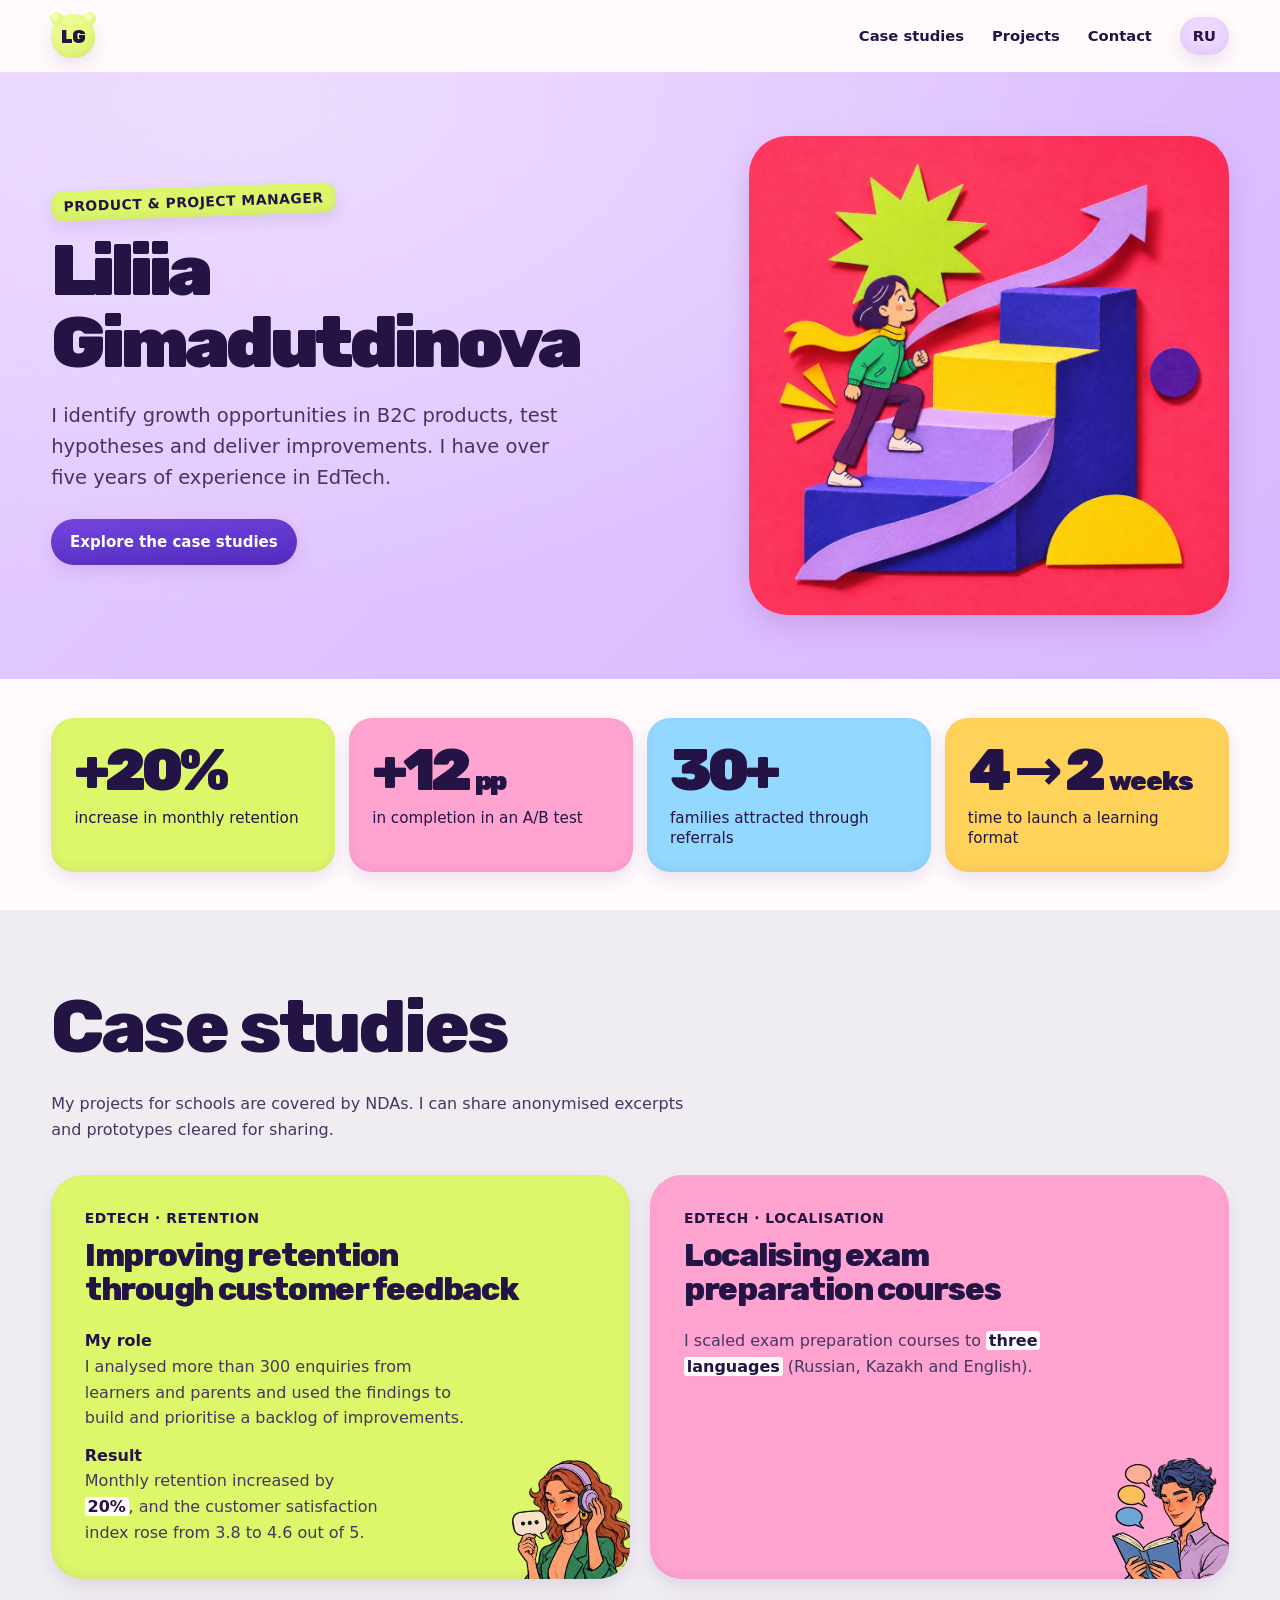
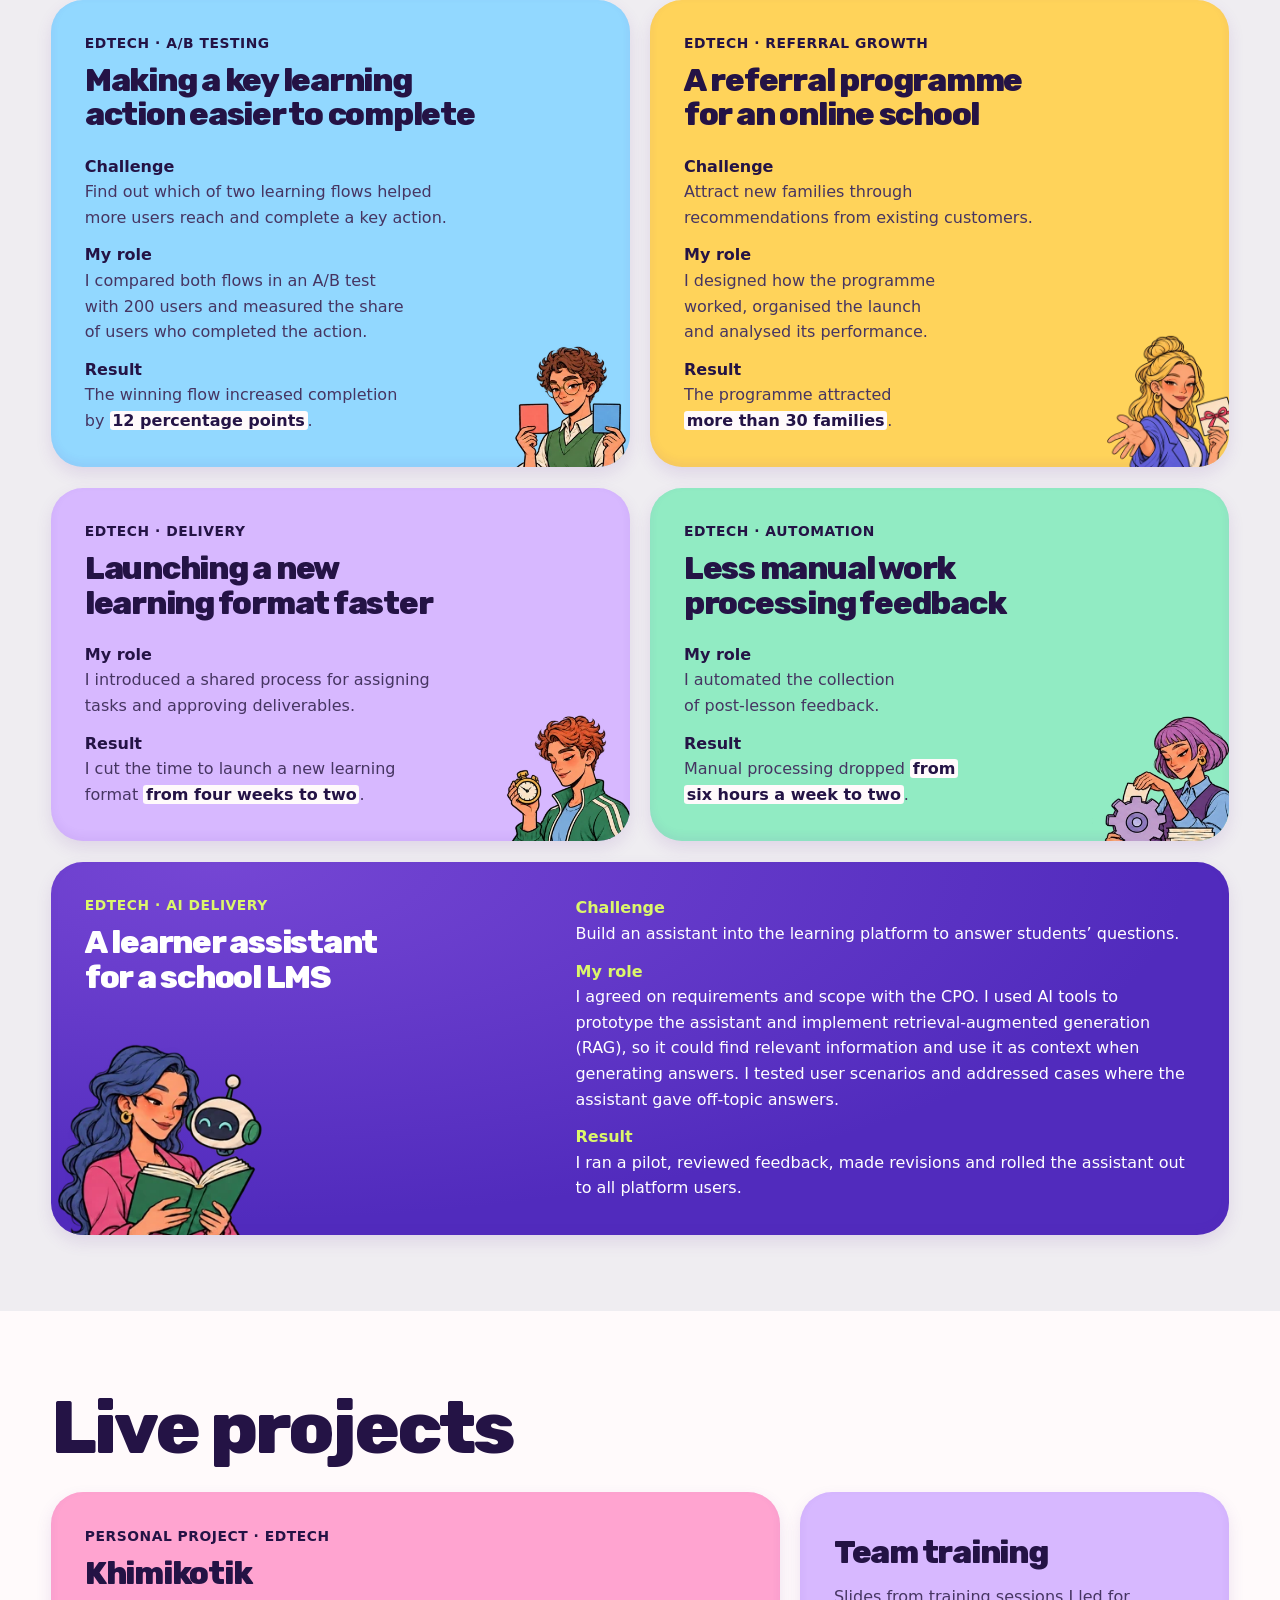
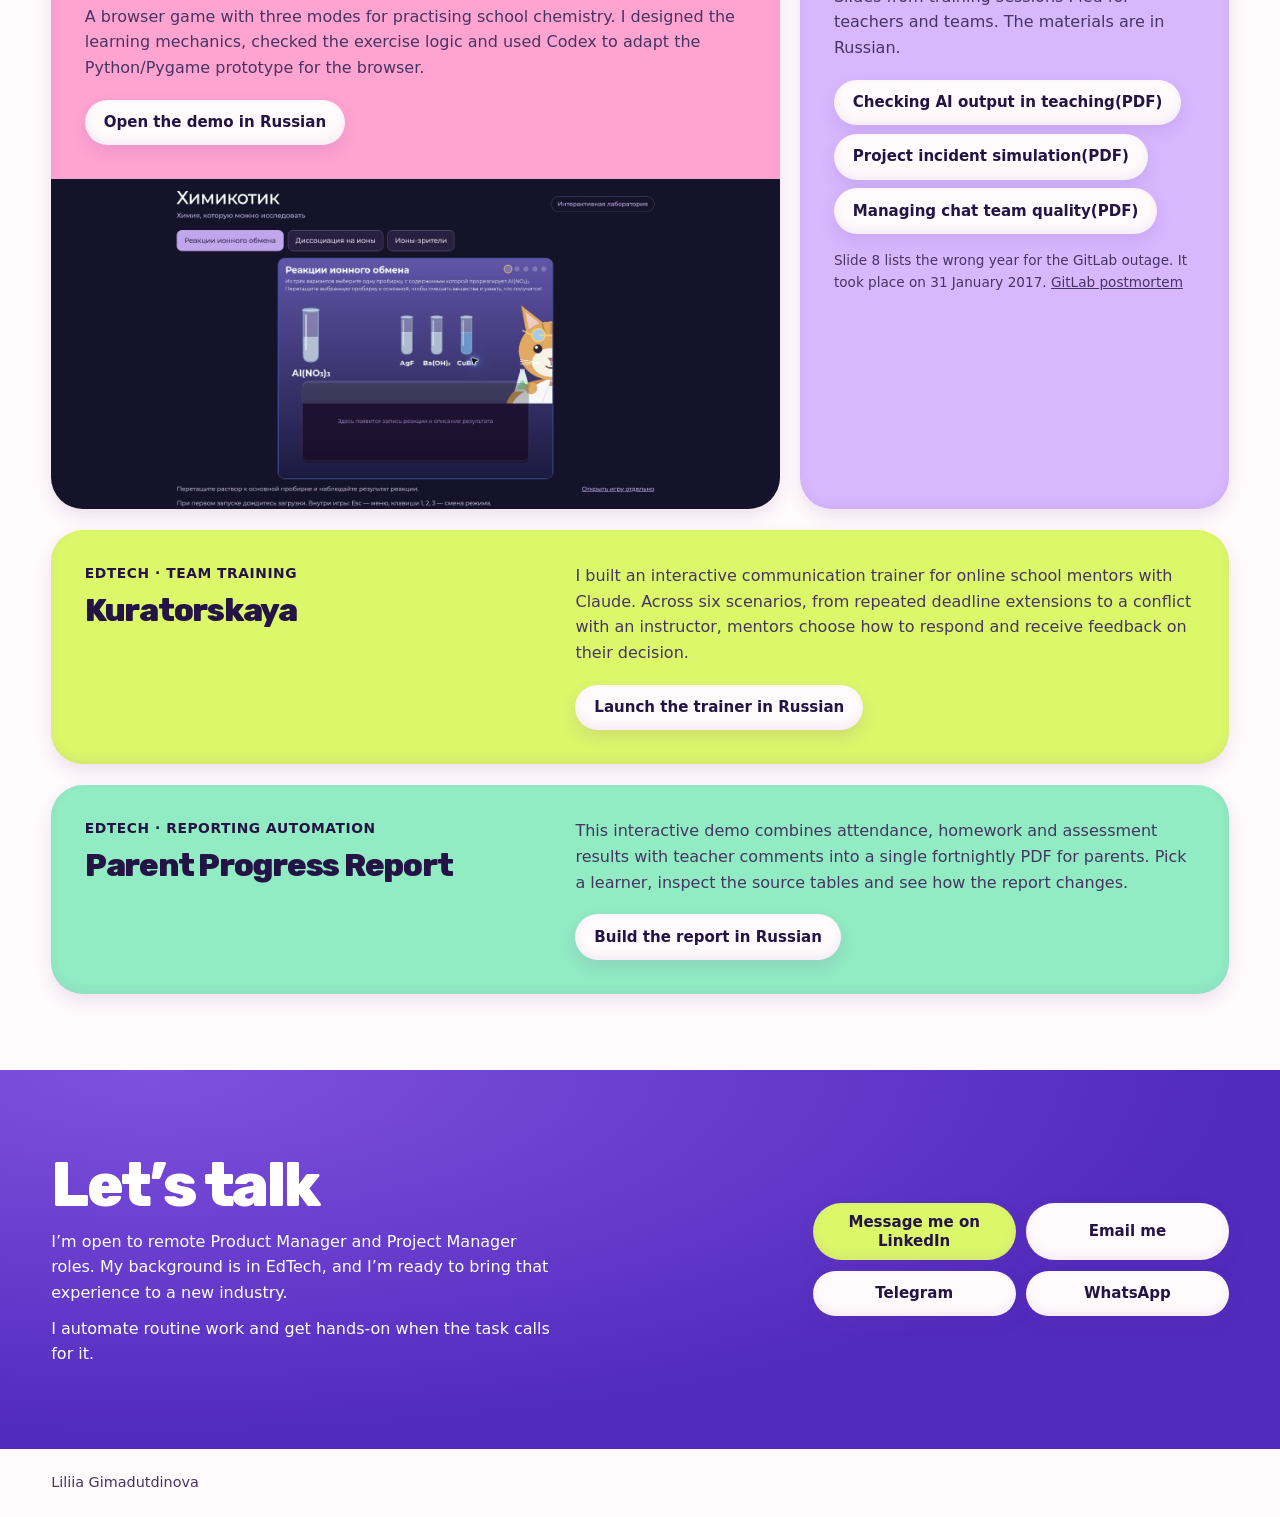
==== en/index.html @ f6200465 "Add team training and update portfolio contacts" ====
<!doctype html>
<html lang="en">
<head>
  <meta charset="utf-8">
  <meta name="viewport" content="width=device-width, initial-scale=1">
  <meta name="description" content="Liliia Gimadutdinova, Product & Project Manager. Case studies in product growth, EdTech and AI automation.">
  <meta property="og:title" content="Liliia Gimadutdinova · Product & Project Manager">
  <meta property="og:description" content="Product experiments, referral growth and live projects.">
  <meta property="og:type" content="website">
  <title>Liliia Gimadutdinova · Portfolio</title>
  <link rel="alternate" hreflang="ru" href="../">
  <link rel="stylesheet" href="../assets/style.css?v=training">
  <script src="../assets/case-art.js?v=even-characters" defer></script>
</head>
<body>
  <a class="skip" href="#main">Skip to content</a>
  <header class="shell topbar">
    <a class="monogram" href="./" aria-label="Liliia Gimadutdinova, home">LG</a>
    <nav aria-label="Navigation">
      <a href="#cases">Case studies</a>
      <a href="#demos">Projects</a>
      <a href="#contact">Contact</a>
      <a class="language" href="../" lang="ru" hreflang="ru" aria-label="Русская версия">RU</a>
    </nav>
  </header>
  <main id="main">
    <section class="hero" aria-labelledby="intro">
      <div class="shell hero-layout">
        <div class="intro">
          <p class="eyebrow">Product &amp; Project Manager</p>
          <h1 id="intro">Liliia<br>Gimadutdinova</h1>
          <p class="lead">I identify growth opportunities in B2C products, test hypotheses and deliver improvements. I have over five years of experience in EdTech.</p>
          <a class="button primary" href="#cases">Explore the case studies</a>
        </div>
        <img class="hero-art" src="../assets/paper-growth-with-scarf.jpg" width="1080" height="1080" fetchpriority="high" alt="A woman in a fluttering yellow scarf climbs paper steps, smiling as she looks up.">
      </div>
    </section>

    <section class="metrics-band" aria-label="Selected results">
      <div class="shell metrics">
        <a href="#retention"><strong>+20%</strong><span>increase in monthly retention</span></a>
        <a href="#experiment"><strong>+12 <small>pp</small></strong><span>in completion in an A/B test</span></a>
        <a href="#referrals"><strong>30+</strong><span>families attracted through referrals</span></a>
        <a href="#time-to-market"><strong>4 → 2 <small>weeks</small></strong><span>time to launch a learning format</span></a>
      </div>
    </section>

    <section id="cases" class="section" aria-labelledby="results">
      <div class="shell">
        <h2 id="results">Case studies</h2>
        <p class="case-note">My projects for schools are covered by NDAs. I can share anonymised excerpts and prototypes cleared for sharing.</p>
        <div class="case-grid">
          <article class="case" id="retention">
            <p class="eyebrow">EdTech · Retention</p>
            <h3>Improving retention through customer feedback</h3>
            <dl>
              <dt>My role</dt><dd>I analysed more than 300 enquiries from learners and parents and used the findings to build and prioritise a backlog of improvements.</dd>
              <dt>Result</dt><dd>Monthly retention increased by <strong>20%</strong>, and the customer satisfaction index rose from 3.8 to 4.6 out of 5.</dd>
            </dl>
          </article>
          <article class="case" id="localization">
            <p class="eyebrow">EdTech · Localisation</p>
            <h3>Localising exam preparation courses</h3>
            <p class="case-summary">I scaled exam preparation courses to <strong>three languages</strong> (Russian, Kazakh and English).</p>
          </article>
          <article class="case" id="experiment">
            <p class="eyebrow">EdTech · A/B testing</p>
            <h3>Making a key learning action easier to complete</h3>
            <dl>
              <dt>Challenge</dt><dd>Find out which of two learning flows helped more users reach and complete a key action.</dd>
              <dt>My role</dt><dd>I compared both flows in an A/B test with 200 users and measured the share of users who completed the action.</dd>
              <dt>Result</dt><dd>The winning flow increased completion by <strong>12 percentage points</strong>.</dd>
            </dl>
          </article>
          <article class="case" id="referrals">
            <p class="eyebrow">EdTech · Referral growth</p>
            <h3>A referral programme for an online school</h3>
            <dl>
              <dt>Challenge</dt><dd>Attract new families through recommendations from existing customers.</dd>
              <dt>My role</dt><dd>I designed how the programme worked, organised the launch and analysed its performance.</dd>
              <dt>Result</dt><dd>The programme attracted <strong>more than 30 families</strong>.</dd>
            </dl>
          </article>
          <article class="case" id="time-to-market">
            <p class="eyebrow">EdTech · Delivery</p>
            <h3>Launching a new learning format faster</h3>
            <dl>
              <dt>My role</dt><dd>I introduced a shared process for assigning tasks and approving deliverables.</dd>
              <dt>Result</dt><dd>I cut the time to launch a new learning format <strong>from four weeks to two</strong>.</dd>
            </dl>
          </article>
          <article class="case" id="feedback-automation">
            <p class="eyebrow">EdTech · Automation</p>
            <h3>Less manual work processing feedback</h3>
            <dl>
              <dt>My role</dt><dd>I automated the collection of post-lesson feedback.</dd>
              <dt>Result</dt><dd>Manual processing dropped <strong>from six hours a week to two</strong>.</dd>
            </dl>
          </article>
          <article class="case horizontal character-left" id="ai-assistant">
            <div>
              <p class="eyebrow">EdTech · AI delivery</p>
              <h3>A learner assistant for a school LMS</h3>
            </div>
            <dl>
              <dt>Challenge</dt><dd>Build an assistant into the learning platform to answer students’ questions.</dd>
              <dt>My role</dt><dd>I agreed on requirements and scope with the CPO. I used AI tools to prototype the assistant and implement retrieval-augmented generation (RAG), so it could find relevant information and use it as context when generating answers. I tested user scenarios and addressed cases where the assistant gave off-topic answers.</dd>
              <dt>Result</dt><dd>I ran a pilot, reviewed feedback, made revisions and rolled the assistant out to all platform users.</dd>
            </dl>
          </article>
        </div>
      </div>
    </section>

    <section id="demos" class="section" aria-labelledby="projects">
      <div class="shell">
        <h2 id="projects">Live projects</h2>
        <div class="demo-grid">
          <article class="demo" id="khimikotik">
            <div class="demo-copy">
              <p class="eyebrow">Personal project · EdTech</p>
              <h3>Khimikotik</h3>
              <p>A browser game with three modes for practising school chemistry. I designed the learning mechanics, checked the exercise logic and used Codex to adapt the Python/Pygame prototype for the browser.</p>
              <a class="button" href="https://khimikotik.liliya-gimadutdinova.chatgpt.site/" hreflang="ru">Open the demo in Russian</a>
            </div>
            <img src="../assets/khimikotik.jpg" width="1710" height="775" loading="lazy" alt="Khimikotik screen showing test tubes and an ion exchange exercise">
          </article>
          <article class="case demo-copy" id="team-training">
            <h3>Team training</h3>
            <p>Slides from training sessions I led for teachers and teams. The materials are in Russian.</p>
            <ul class="training-links">
              <li><a class="button" href="../assets/training/ai-for-teachers.pdf" hreflang="ru">Checking AI output in teaching <span>(PDF)</span></a></li>
              <li><a class="button" href="../assets/training/project-incident.pdf" hreflang="ru">Project incident simulation <span>(PDF)</span></a></li>
              <li><a class="button" href="../assets/training/chat-team-quality.pdf" hreflang="ru">Managing chat team quality <span>(PDF)</span></a></li>
            </ul>
            <p class="training-note">Slide 8 lists the wrong year for the GitLab outage. It took place on 31 January 2017. <a href="https://about.gitlab.com/blog/postmortem-of-database-outage-of-january-31/">GitLab postmortem</a></p>
          </article>
          <article class="case horizontal demo-copy" id="kuratorskaya">
            <div>
              <p class="eyebrow">EdTech · Team training</p>
              <h3>Kuratorskaya</h3>
            </div>
            <div>
              <p>I built an interactive communication trainer for online school mentors with Claude. Across six scenarios, from repeated deadline extensions to a conflict with an instructor, mentors choose how to respond and receive feedback on their decision.</p>
              <a class="button" href="https://lili-gimadut.github.io/kuratorskaya/" hreflang="ru">Launch the trainer in Russian</a>
            </div>
          </article>
          <article class="case horizontal demo-copy" id="parent-report">
            <div>
              <p class="eyebrow">EdTech · Reporting Automation</p>
              <h3>Parent Progress Report</h3>
            </div>
            <div>
              <p>This interactive demo combines attendance, homework and assessment results with teacher comments into a single fortnightly PDF for parents. Pick a learner, inspect the source tables and see how the report changes.</p>
              <a class="button" href="../parent-report/" hreflang="ru">Build the report in Russian</a>
            </div>
          </article>
        </div>
      </div>
    </section>

    <section id="contact" class="contact" aria-labelledby="talk">
      <div class="shell contact-layout">
        <div>
          <h2 id="talk">Let’s talk</h2>
          <p>I’m open to remote Product Manager and Project Manager roles. My background is in EdTech, and I’m ready to bring that experience to a new industry.</p>
          <p>I automate routine work and get hands-on when the task calls for it.</p>
        </div>
        <div class="contact-links">
          <a class="button primary" href="https://www.linkedin.com/in/liliia-gimadutdinova/">Message me on LinkedIn</a>
          <a class="button" href="mailto:liliya.gimadutdinova@gmail.com">Email me</a>
          <a class="button" href="https://t.me/Liliya_Gimadut">Telegram</a>
          <a class="button" href="https://wa.me/59897556343">WhatsApp</a>
        </div>
      </div>
    </section>
  </main>
  <footer class="shell footer">Liliia Gimadutdinova</footer>
</body>
</html>
---- assets/style.css ----
@font-face {
  font-family: Rubik;
  font-style: normal;
  font-weight: 600 900;
  font-display: swap;
  src: url("fonts/rubik-cyrillic.woff2") format("woff2");
  unicode-range: U+0301, U+0400-045F, U+0490-0491, U+04B0-04B1, U+2116;
}

@font-face {
  font-family: Rubik;
  font-style: normal;
  font-weight: 600 900;
  font-display: swap;
  src: url("fonts/rubik-latin.woff2") format("woff2");
  unicode-range: U+0000-00FF, U+0131, U+0152-0153, U+02BB-02BC, U+02C6, U+02DA, U+02DC, U+0304, U+0308, U+0329, U+2000-206F, U+20AC, U+2122, U+2191, U+2193, U+2212, U+2215, U+FEFF, U+FFFD;
}

:root {
  color-scheme: light;
  --ink: #241345;
  --soft-ink: #463562;
  --paper: #fffafb;
  --cases-background: #efedf1;
  --violet: #d7b8ff;
  --cobalt: #512bbd;
  --lime: #dcf76a;
  --pink: #ffa4d0;
  --yellow: #ffd35a;
  --sky: #92d8ff;
  --mint: #91ebc3;
  --soft-depth: inset 0 -4px 10px #6525a812, 0 .45rem 1rem #6e379c20;
  --display: Rubik, system-ui, -apple-system, "Segoe UI", sans-serif;
  font: 100%/1.6 system-ui, -apple-system, "Segoe UI", sans-serif;
}

* { box-sizing: border-box; }
body { margin: 0; background: var(--paper); color: var(--ink); }
a { color: inherit; }
a:focus-visible { outline: 3px solid var(--cobalt); outline-offset: 5px; }
p, dd { color: var(--soft-ink); }
h1, h2, h3, p, dl, dd { margin: 0; }
h1, h2, h3 {
  font-family: var(--display);
  font-weight: 800;
  line-height: 1.08;
  letter-spacing: -.039em;
  text-wrap: balance;
}
h1 {
  font-size: clamp(2.55rem, 5.65vw, 5.05rem);
  font-weight: 900;
  line-height: .99;
  letter-spacing: -.055em;
  overflow-wrap: anywhere;
}
h2 { font-size: clamp(2.45rem, 5.8vw, 4.65rem); }
h3 { font-size: clamp(1.4rem, 2.6vw, 2rem); }
section, article { scroll-margin-top: 1rem; }

.shell { width: min(100% - clamp(2rem, 8vw, 7rem), 74rem); margin-inline: auto; }
.skip {
  position: fixed;
  inset: .75rem auto auto .75rem;
  z-index: 2;
  padding: .65rem 1rem;
  background: var(--paper);
  transform: translateY(-170%);
}
.skip:focus { transform: none; }
.topbar {
  min-height: 4.5rem;
  display: flex;
  align-items: center;
  justify-content: space-between;
  gap: .75rem;
}
.topbar a { text-decoration: none; }
.monogram {
  position: relative;
  isolation: isolate;
  display: grid;
  place-items: center;
  width: 2.75rem;
  aspect-ratio: 1;
  flex: none;
  background: linear-gradient(145deg, #f2ff9e, var(--lime));
  border-radius: 48% 48% 46% 46%;
  box-shadow: var(--soft-depth);
  font: 900 1.12rem var(--display);
  letter-spacing: -.065em;
}
.monogram::before, .monogram::after {
  content: "";
  position: absolute;
  z-index: -1;
  top: -.13rem;
  width: .83rem;
  aspect-ratio: 1;
  border-radius: 50%;
  background: radial-gradient(circle at 38% 35%, #faffbe 10%, #e5f887 49%, #d1ee64);
}
.monogram::before { left: -.08rem; }
.monogram::after { right: -.08rem; }
nav {
  display: flex;
  flex-wrap: wrap;
  align-items: center;
  justify-content: flex-end;
  gap: .15rem clamp(.55rem, 2.6vw, 1.75rem);
  font-size: .92rem;
  font-weight: 700;
}
nav a { padding-block: .45rem; }
nav a:hover { text-decoration: underline; text-underline-offset: .28em; }
nav .language {
  padding-inline: .8rem;
  border-radius: 2rem;
  background: #ebd7ff;
  box-shadow: var(--soft-depth);
}
nav .language:hover { background: var(--lime); text-decoration: none; }

.hero {
  background: radial-gradient(ellipse at 18% 5%, #edddff, transparent 62%),
    linear-gradient(135deg, #e5cdff, var(--violet));
}
.hero-layout {
  display: grid;
  grid-template-columns: minmax(0, 1.35fr) minmax(0, 1fr);
  align-items: center;
  gap: clamp(1.5rem, 4vw, 4.25rem);
  padding-block: clamp(2.5rem, 5vw, 4.6rem);
}
.intro .eyebrow {
  display: inline-block;
  padding: .32rem .78rem;
  margin-bottom: 1.15rem;
  border-radius: .75rem;
  background: var(--lime);
  box-shadow: var(--soft-depth);
  color: var(--ink);
  transform: rotate(-2deg);
}
.lead {
  max-width: 41ch;
  margin-block: 1.35rem 1.6rem;
  font-size: clamp(1.05rem, 1.75vw, 1.22rem);
}
.hero-art {
  display: block;
  width: 100%;
  height: auto;
  aspect-ratio: 1;
  border-radius: clamp(1.65rem, 3vw, 2.55rem);
  box-shadow: 0 .7rem 1.65rem #90459038;
  background: var(--pink);
}

.button {
  display: inline-flex;
  width: fit-content;
  min-height: 2.85rem;
  align-items: center;
  justify-content: center;
  padding: .62rem 1.18rem;
  border-radius: 2rem;
  background: var(--paper);
  box-shadow: var(--soft-depth);
  color: var(--ink);
  font-size: .94rem;
  font-weight: 800;
  line-height: 1.25;
  text-align: center;
  text-decoration: none;
}
.button:hover { background: var(--lime); }
.primary {
  background: linear-gradient(175deg, #7445df, var(--cobalt));
  color: #fff;
}
.primary:hover { background: linear-gradient(175deg, #693ad4, #4820ab); }

.metrics-band { padding-block: clamp(1.6rem, 3vw, 2.55rem); }
.metrics { display: grid; grid-template-columns: repeat(4, minmax(0, 1fr)); gap: .85rem; }
.metrics a {
  display: block;
  padding: clamp(.9rem, 2vw, 1.45rem);
  border-radius: 1.45rem;
  text-decoration: none;
  transition: transform 160ms ease, box-shadow 160ms ease;
}
.metrics a:nth-child(1) { --card: var(--lime); }
.metrics a:nth-child(2) { --card: var(--pink); }
.metrics a:nth-child(3) { --card: var(--sky); }
.metrics a:nth-child(4) { --card: var(--yellow); }
.metrics a:hover { transform: translateY(-.22rem); box-shadow: var(--soft-depth), 0 .45rem 1.35rem #6e379c26; }
.metrics strong {
  display: block;
  font: 900 clamp(2.1rem, 4.6vw, 4.1rem)/1 var(--display);
  letter-spacing: -.075em;
}
.metrics small { font-size: .45em; letter-spacing: -.045em; }
.metrics span { display: block; margin-top: .5rem; font-size: .95rem; line-height: 1.35; }

.section { padding-block: clamp(2.7rem, 6vw, 5.2rem); }
.section h2 { margin-bottom: 1.5rem; }
#cases { background: var(--cases-background); }
.case-note { max-width: 65ch; margin-bottom: 2rem; }
.eyebrow {
  color: var(--ink);
  font-size: .865rem;
  font-weight: 800;
  line-height: 1.45;
  letter-spacing: .04em;
  text-transform: uppercase;
}

.case-grid, .demo-grid { display: grid; gap: clamp(.9rem, 2vw, 1.3rem); }
.case-grid { grid-template-columns: repeat(2, minmax(0, 1fr)); }
.case-grid .case { position: relative; overflow: hidden; }
.case-grid .case:not(.character-left) { --character-size: clamp(5.75rem, 12vw, 9.375rem); }
.case-grid .case:not(.character-left) > :is(dl, .case-summary) {
  min-block-size: calc(var(--character-size) - var(--card-padding) - 1rem);
}
.case-grid .case:not(.character-left) :is(.case-summary, dd:nth-last-child(-n + 3)) {
  padding-inline-end: calc(var(--character-size) - var(--card-padding) - .45rem);
}
.case-grid .case:not(.character-left) :is(dd, .case-summary) { text-wrap: balance; }
.case-grid .case::after {
  content: "";
  position: absolute;
  z-index: 1;
  right: -.85rem;
  bottom: -1rem;
  width: var(--character-size, 0px);
  aspect-ratio: 1;
  pointer-events: none;
  background-image: url("case-characters-friendly.webp");
  background-position: var(--character-x, 0%) var(--character-y, 0%);
  background-repeat: no-repeat;
  background-size: 400% 200%;
}
.case-grid .case:not(.character-left, #referrals)::after { transform: scaleX(-1); }
.case-grid .character-left::after { left: .4rem; right: auto; }
#localization, #feedback-automation { --character-x: 33.333333%; }
#experiment, #ai-assistant { --character-x: 66.666667%; }
#referrals::after { background: url("case-referral-character.webp") center / contain no-repeat; }
#time-to-market, #feedback-automation, #ai-assistant { --character-y: 100%; }
.metrics a, .case, .demo {
  background-color: var(--card, var(--paper));
  box-shadow: var(--soft-depth);
}
.case, .demo { border-radius: clamp(1.45rem, 2.8vw, 2rem); }
.case, .demo-copy {
  --card-padding: clamp(1.2rem, 3vw, 2.1rem);
  padding: var(--card-padding);
}
.case:target, .demo:target { box-shadow: var(--soft-depth), 0 0 1rem .2rem #7445df50; }
.case h3, .demo h3 { margin-top: .6rem; }
.case dl, .case-summary { margin-top: 1.35rem; }
.case dd + dt { margin-top: .75rem; }
.case dt, .case strong { color: var(--ink); font-weight: 800; }
.case dd strong, .case-summary strong {
  background: var(--paper);
  border-radius: .2em;
  padding-inline: .17em;
  box-decoration-break: clone;
  -webkit-box-decoration-break: clone;
}
#retention, #kuratorskaya { --card: var(--lime); }
#localization, #khimikotik { --card: var(--pink); }
#experiment { --card: var(--sky); }
#referrals { --card: var(--yellow); }
#time-to-market, #team-training { --card: var(--violet); }
#feedback-automation, #parent-report { --card: var(--mint); }
#ai-assistant { background: radial-gradient(ellipse at 14% 0%, #7546d4, transparent 68%), var(--cobalt); color: #fff; }
#ai-assistant :is(.eyebrow, dt) { color: var(--lime); }
#ai-assistant dd { color: #fff; }

.horizontal {
  grid-column: 1 / -1;
  display: grid;
  grid-template-columns: minmax(0, 1fr) minmax(0, 1.4fr);
  gap: clamp(1.2rem, 4vw, 3rem);
}
.horizontal dl { margin-top: 0; }

.demo-grid { grid-template-columns: minmax(0, 1.7fr) minmax(0, 1fr); }
.demo { overflow: hidden; display: flex; flex-direction: column; justify-content: space-between; }
.demo-copy h3 + p { margin-top: .85rem; }
.demo-copy .button { margin-top: 1.2rem; }
.training-links {
  display: grid;
  gap: .55rem;
  margin: 1.2rem 0 0;
  padding: 0;
  list-style: none;
}
.training-links .button {
  margin: 0;
  text-align: left;
}
.training-links span { white-space: nowrap; }
.training-note { margin-top: 1rem; font-size: .85rem; }
.training-note a { text-decoration: underline; }
.demo img { display: block; width: 100%; height: auto; }
#kuratorskaya .button:is(:hover, :focus-visible) { background: #fdd158; color: var(--ink); }

.contact { background: radial-gradient(ellipse at 12% 0%, #8051df, transparent 68%), var(--cobalt); color: #fff; }
.contact-layout {
  display: flex;
  flex-wrap: wrap;
  align-items: center;
  justify-content: space-between;
  gap: 1.4rem;
  padding-block: clamp(2.5rem, 6.5vw, 5.1rem);
}
.contact h2 { font-size: clamp(2.15rem, 4.8vw, 3.9rem); }
.contact p { max-width: 50ch; margin-top: .65rem; color: #fff; }
.contact-links {
  width: min(100%, 26rem);
  display: grid;
  grid-template-columns: repeat(2, minmax(0, 1fr));
  gap: .65rem;
}
.contact-links .button { width: 100%; }
.contact .primary { background: var(--lime); color: var(--ink); }
.contact .primary:hover { background: var(--yellow); }
.contact-links .button:focus-visible { outline-color: #fff; }
.footer { padding-block: 1.4rem; color: var(--soft-ink); font-size: .9rem; }

@media (max-width: 53rem) {
  .hero-layout { grid-template-columns: 1fr; }
  h1 { font-size: clamp(2.05rem, 8.4vw, 4.8rem); }
  .hero-art { max-width: 35rem; }
  .metrics { grid-template-columns: repeat(2, minmax(0, 1fr)); }
  .metrics strong { font-size: clamp(2.1rem, 7vw, 3.6rem); }
  .demo-grid { grid-template-columns: 1fr; }
}

@media (max-width: 39rem) {
  .case-grid, .horizontal { grid-template-columns: 1fr; }
  .metrics span { font-size: .9rem; }
}

@media (max-width: 22rem) {
  nav { font-size: .83rem; }
  nav .language { padding-inline: .6rem; }
}

@media (prefers-reduced-motion: reduce) {
  .metrics a { transition: none; }
  .metrics a:hover { transform: none; }
}
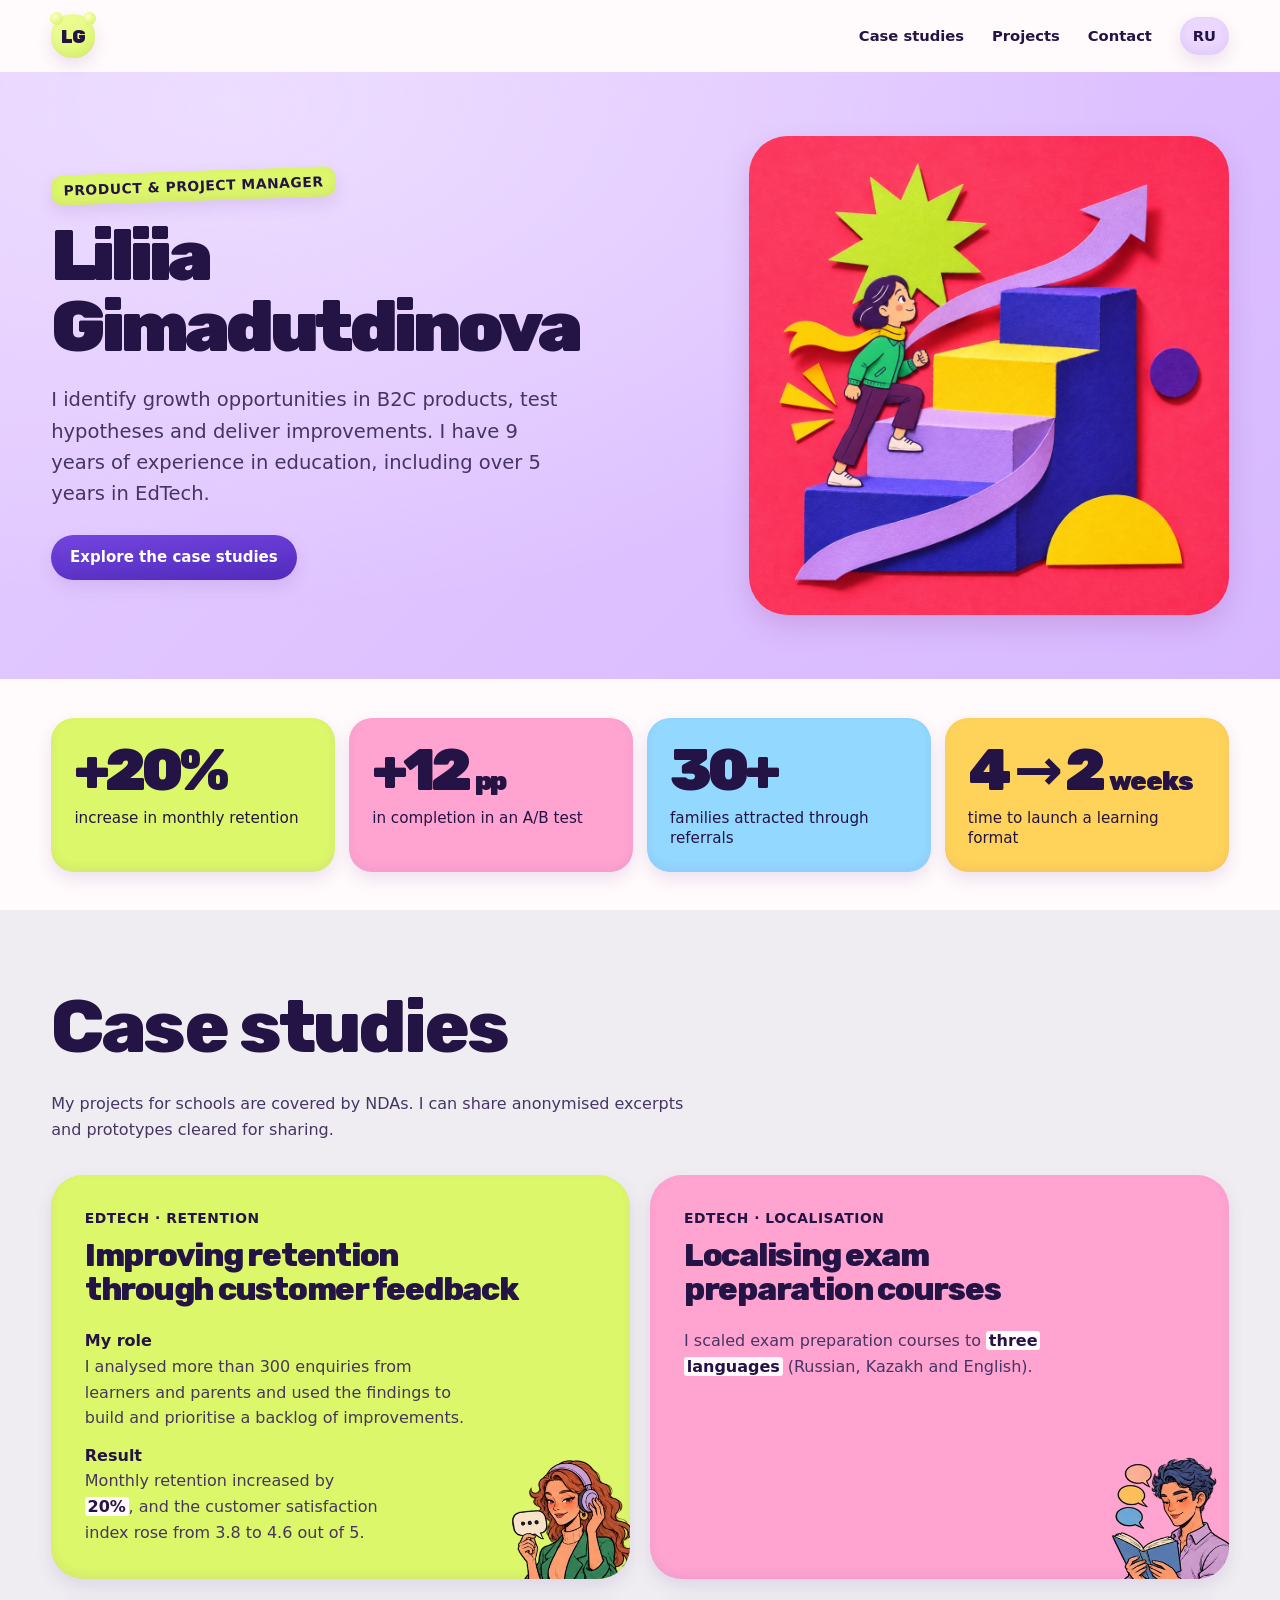
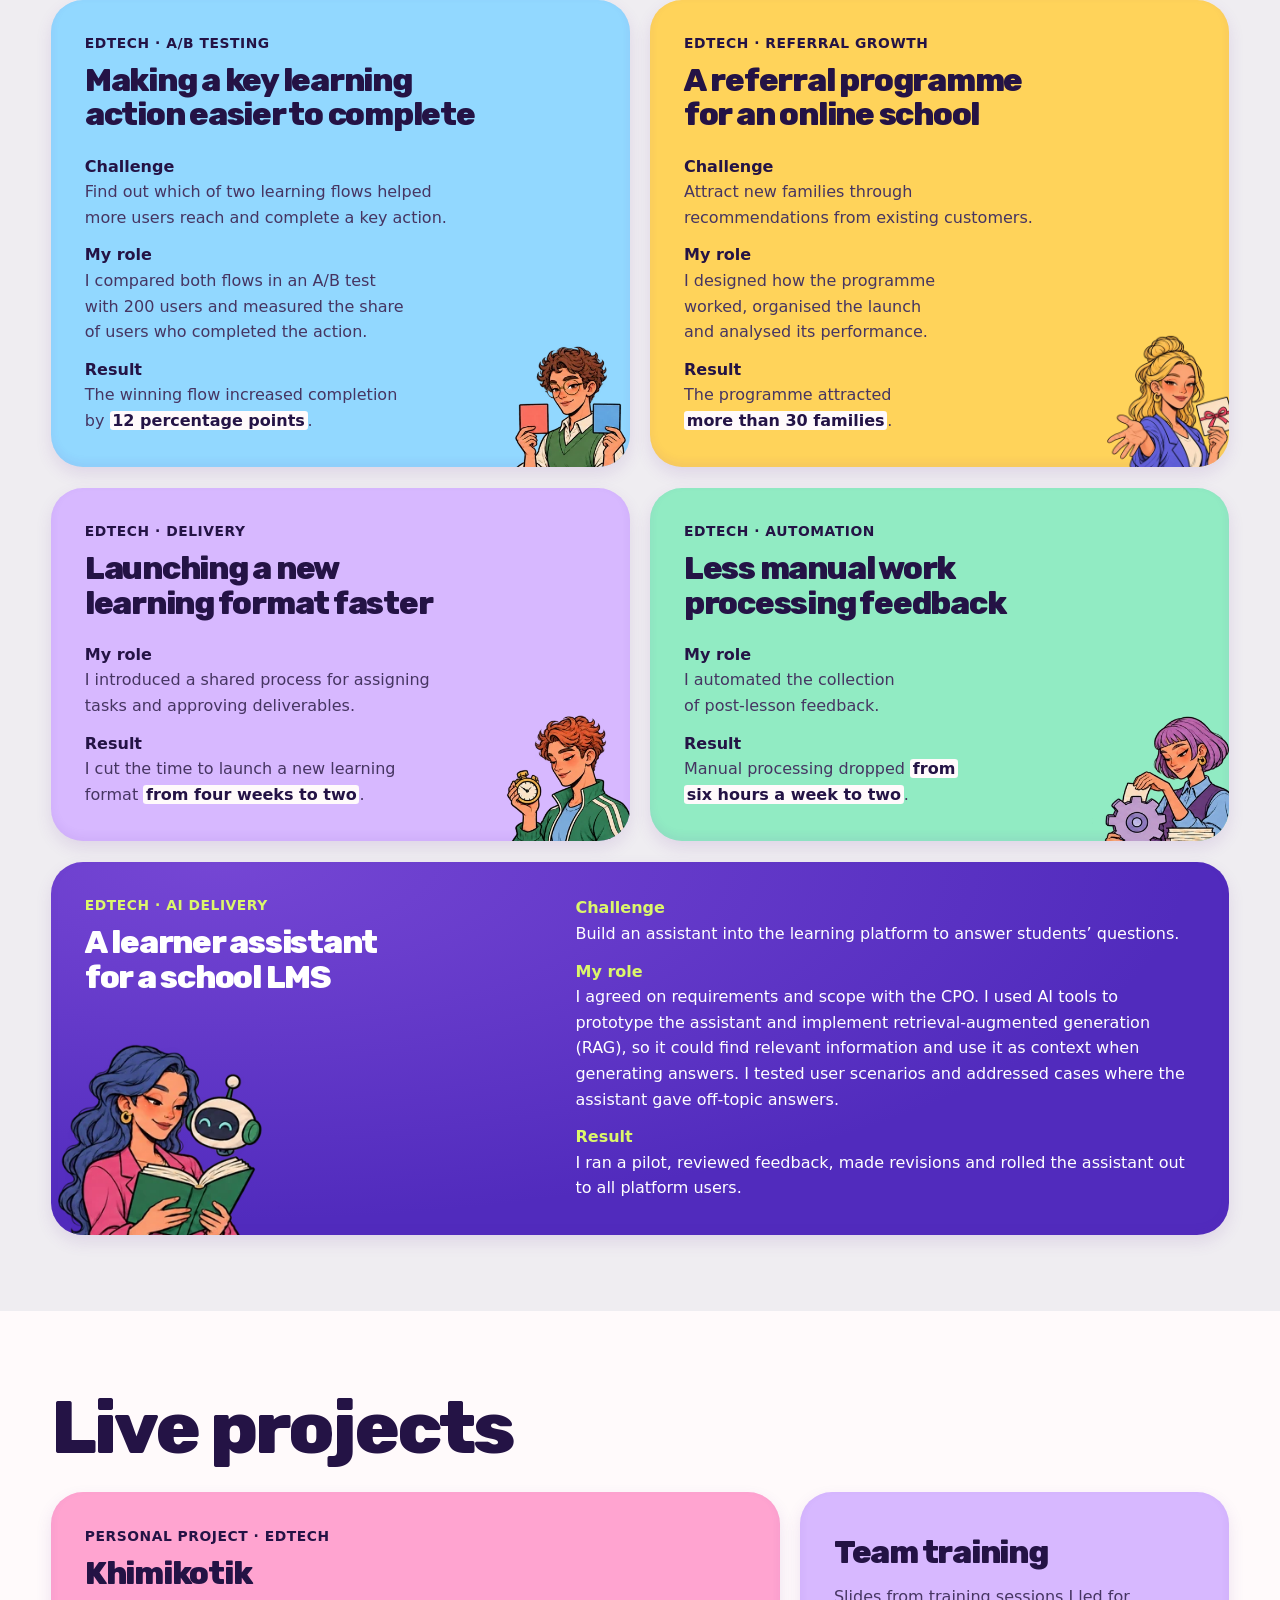
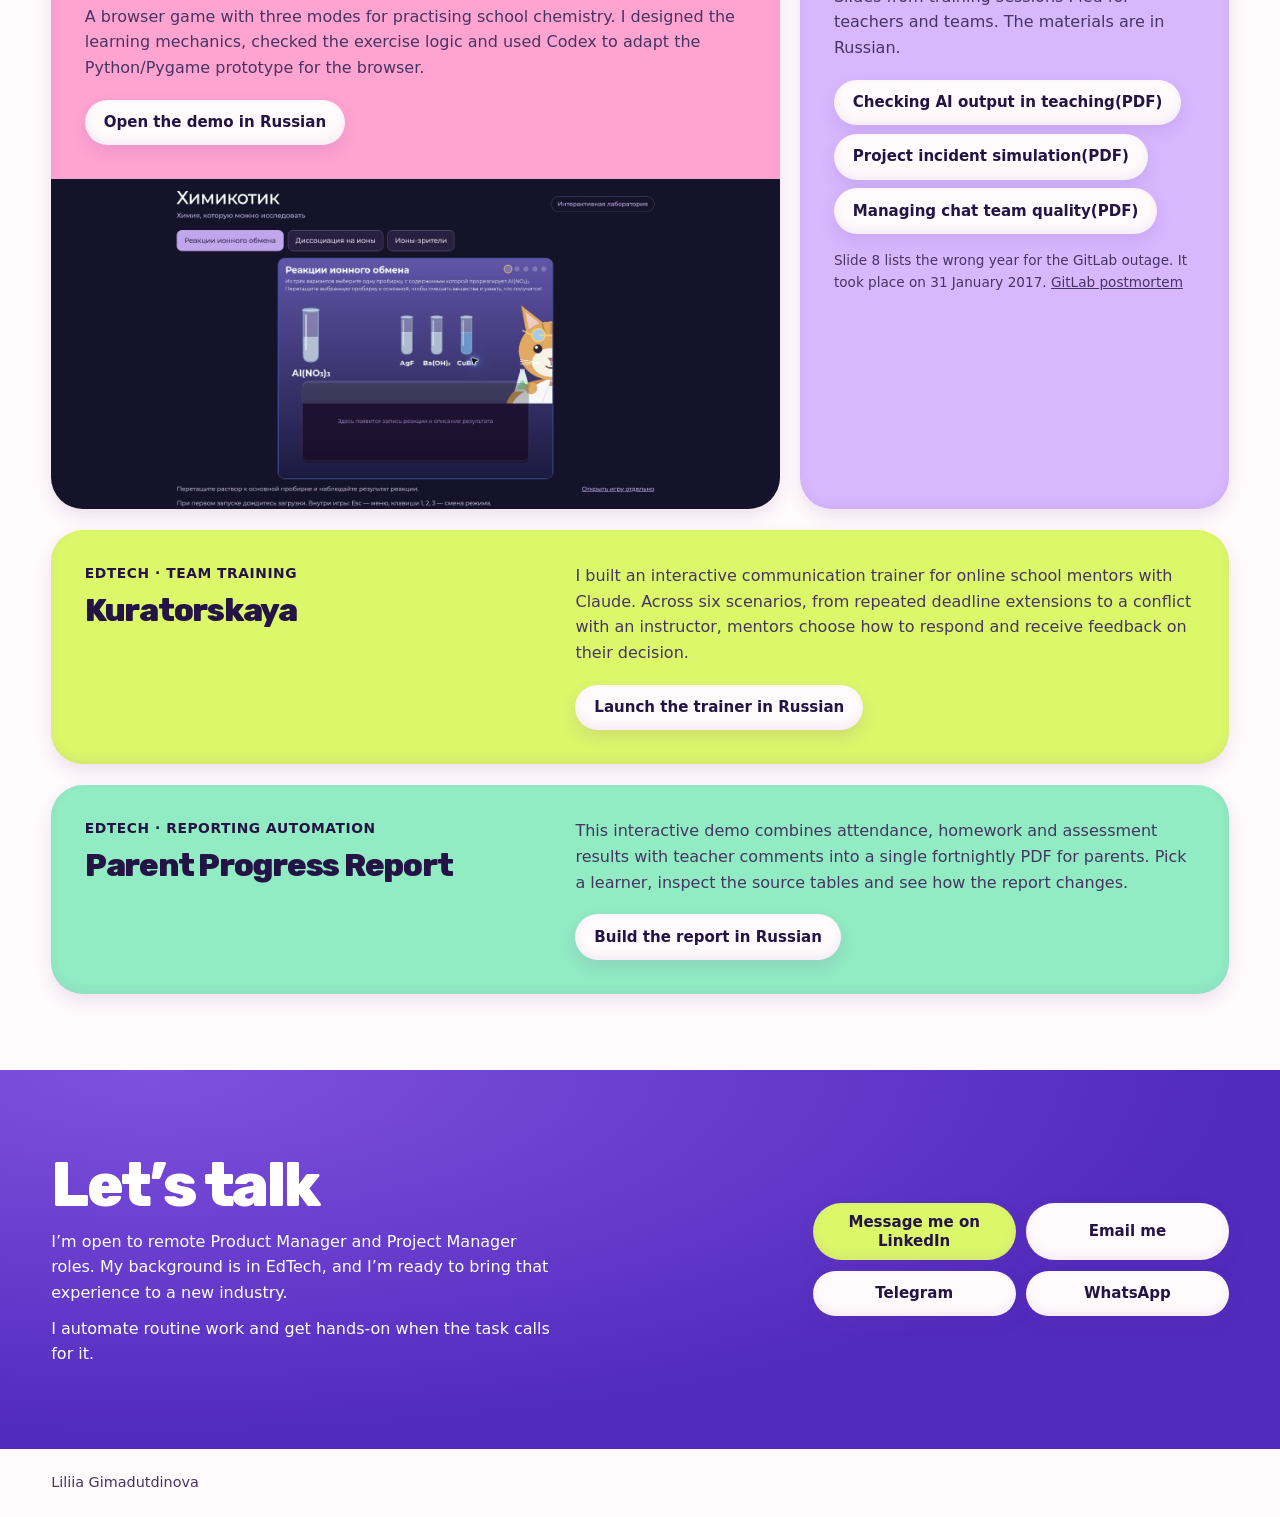
==== commit 21dfe73a: "Clarify years of education and EdTech experience" ====
--- a/en/index.html
+++ b/en/index.html
@@ -29,7 +29,7 @@
         <div class="intro">
           <p class="eyebrow">Product &amp; Project Manager</p>
           <h1 id="intro">Liliia<br>Gimadutdinova</h1>
-          <p class="lead">I identify growth opportunities in B2C products, test hypotheses and deliver improvements. I have over five years of experience in EdTech.</p>
+          <p class="lead">I identify growth opportunities in B2C products, test hypotheses and deliver improvements. I have 9 years of experience in education, including over 5 years in EdTech.</p>
           <a class="button primary" href="#cases">Explore the case studies</a>
         </div>
         <img class="hero-art" src="../assets/paper-growth-with-scarf.jpg" width="1080" height="1080" fetchpriority="high" alt="A woman in a fluttering yellow scarf climbs paper steps, smiling as she looks up.">
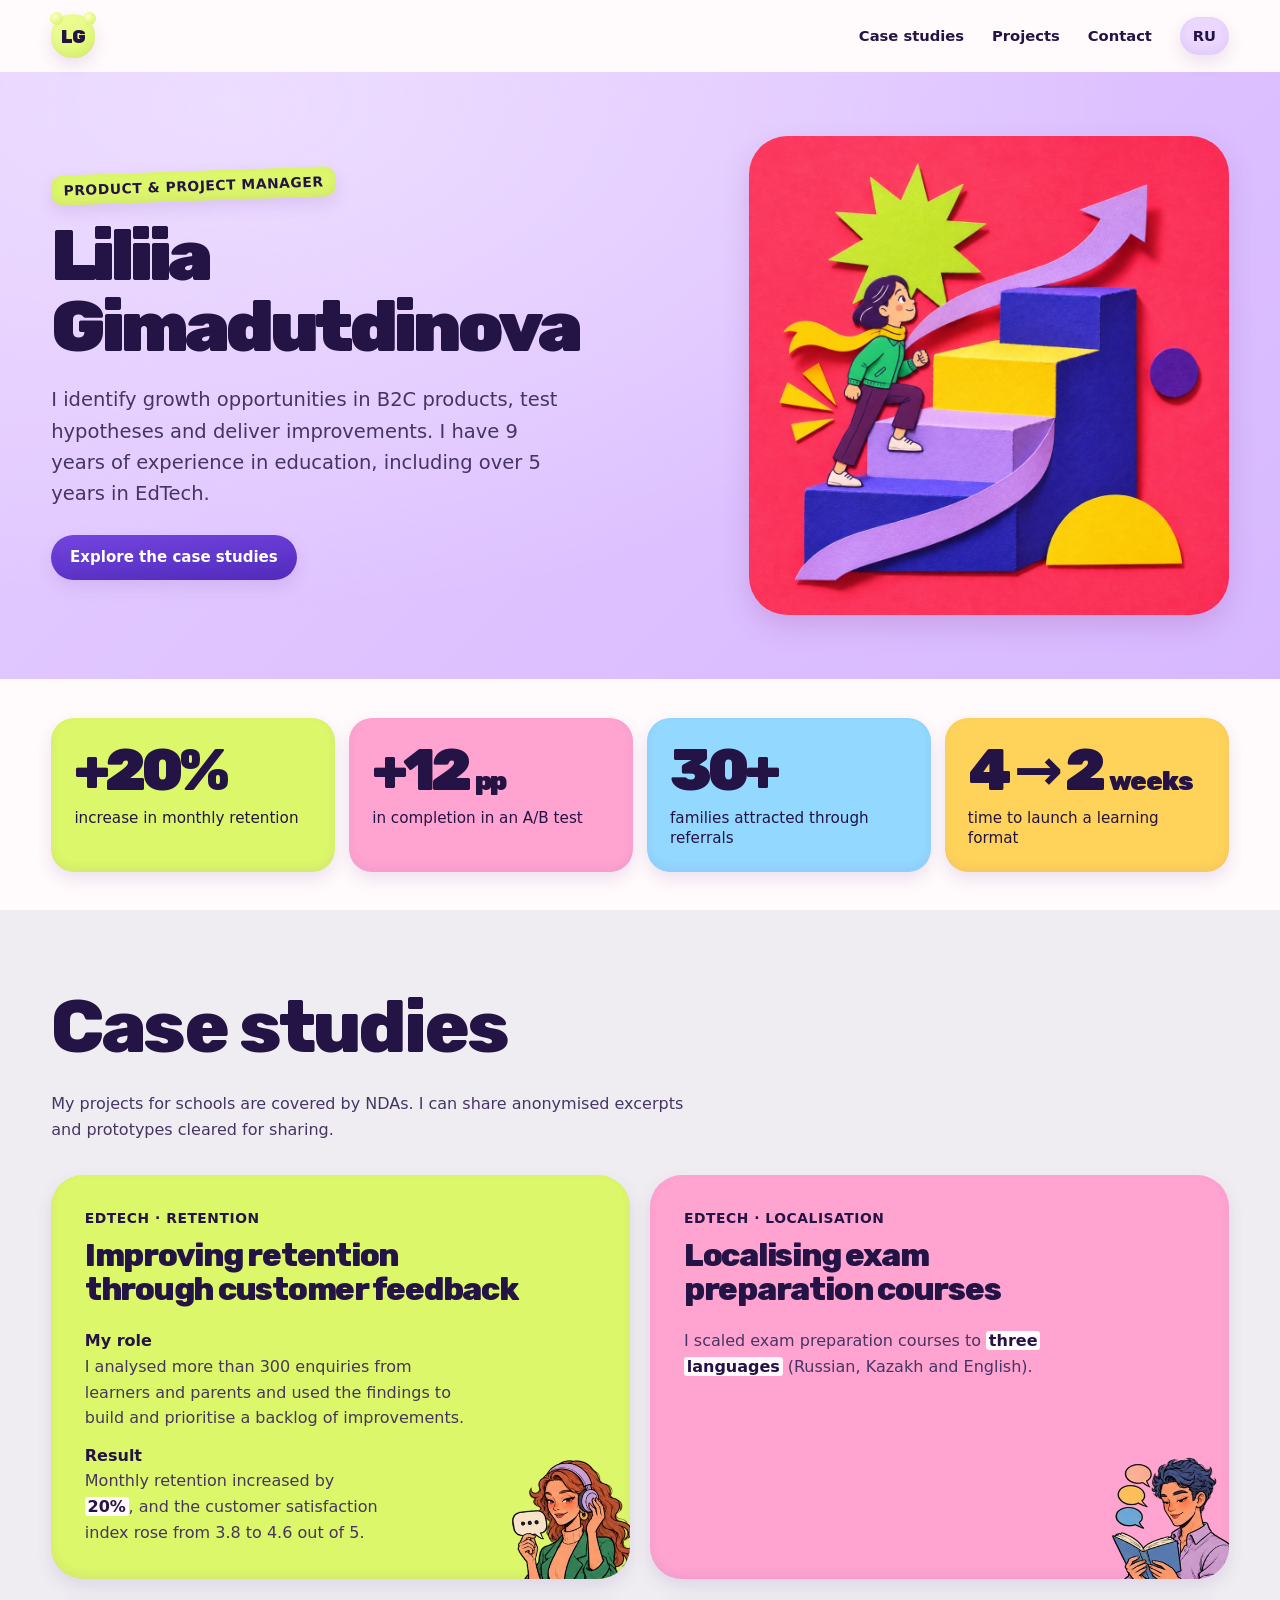
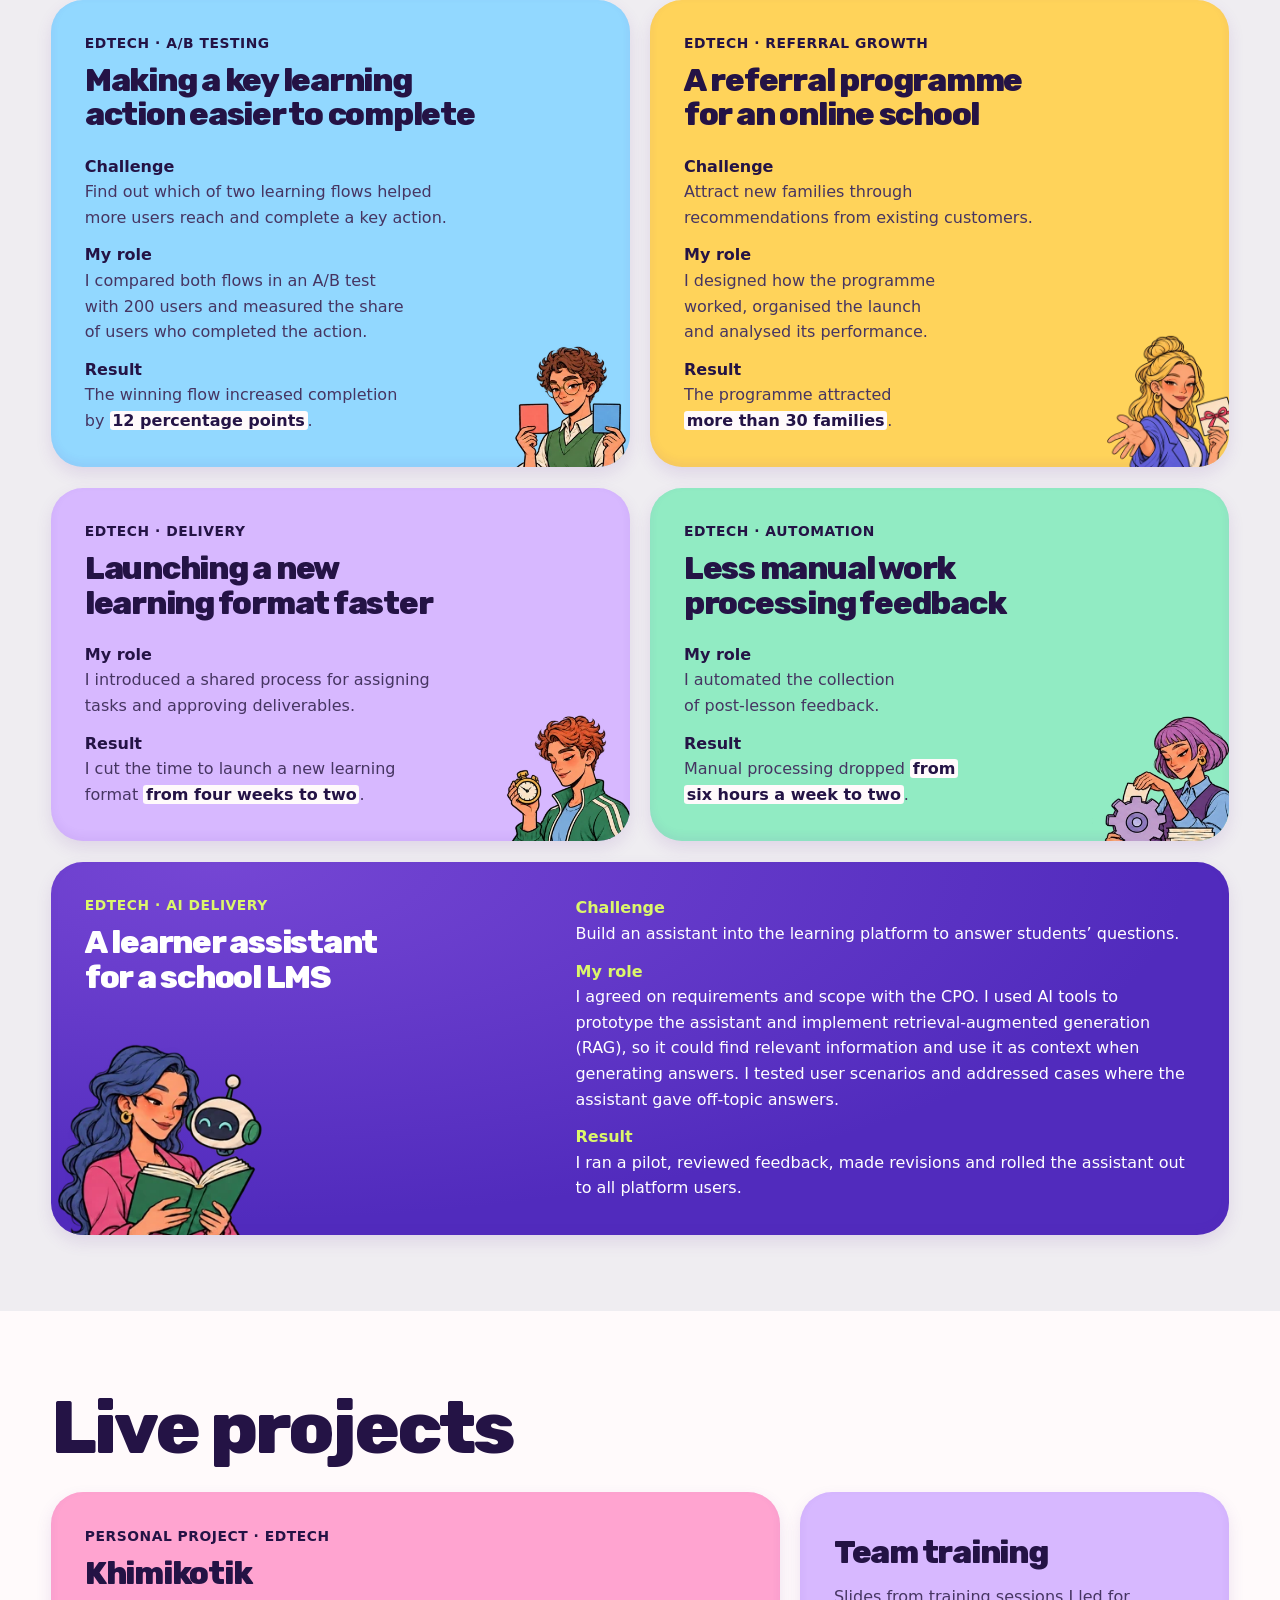
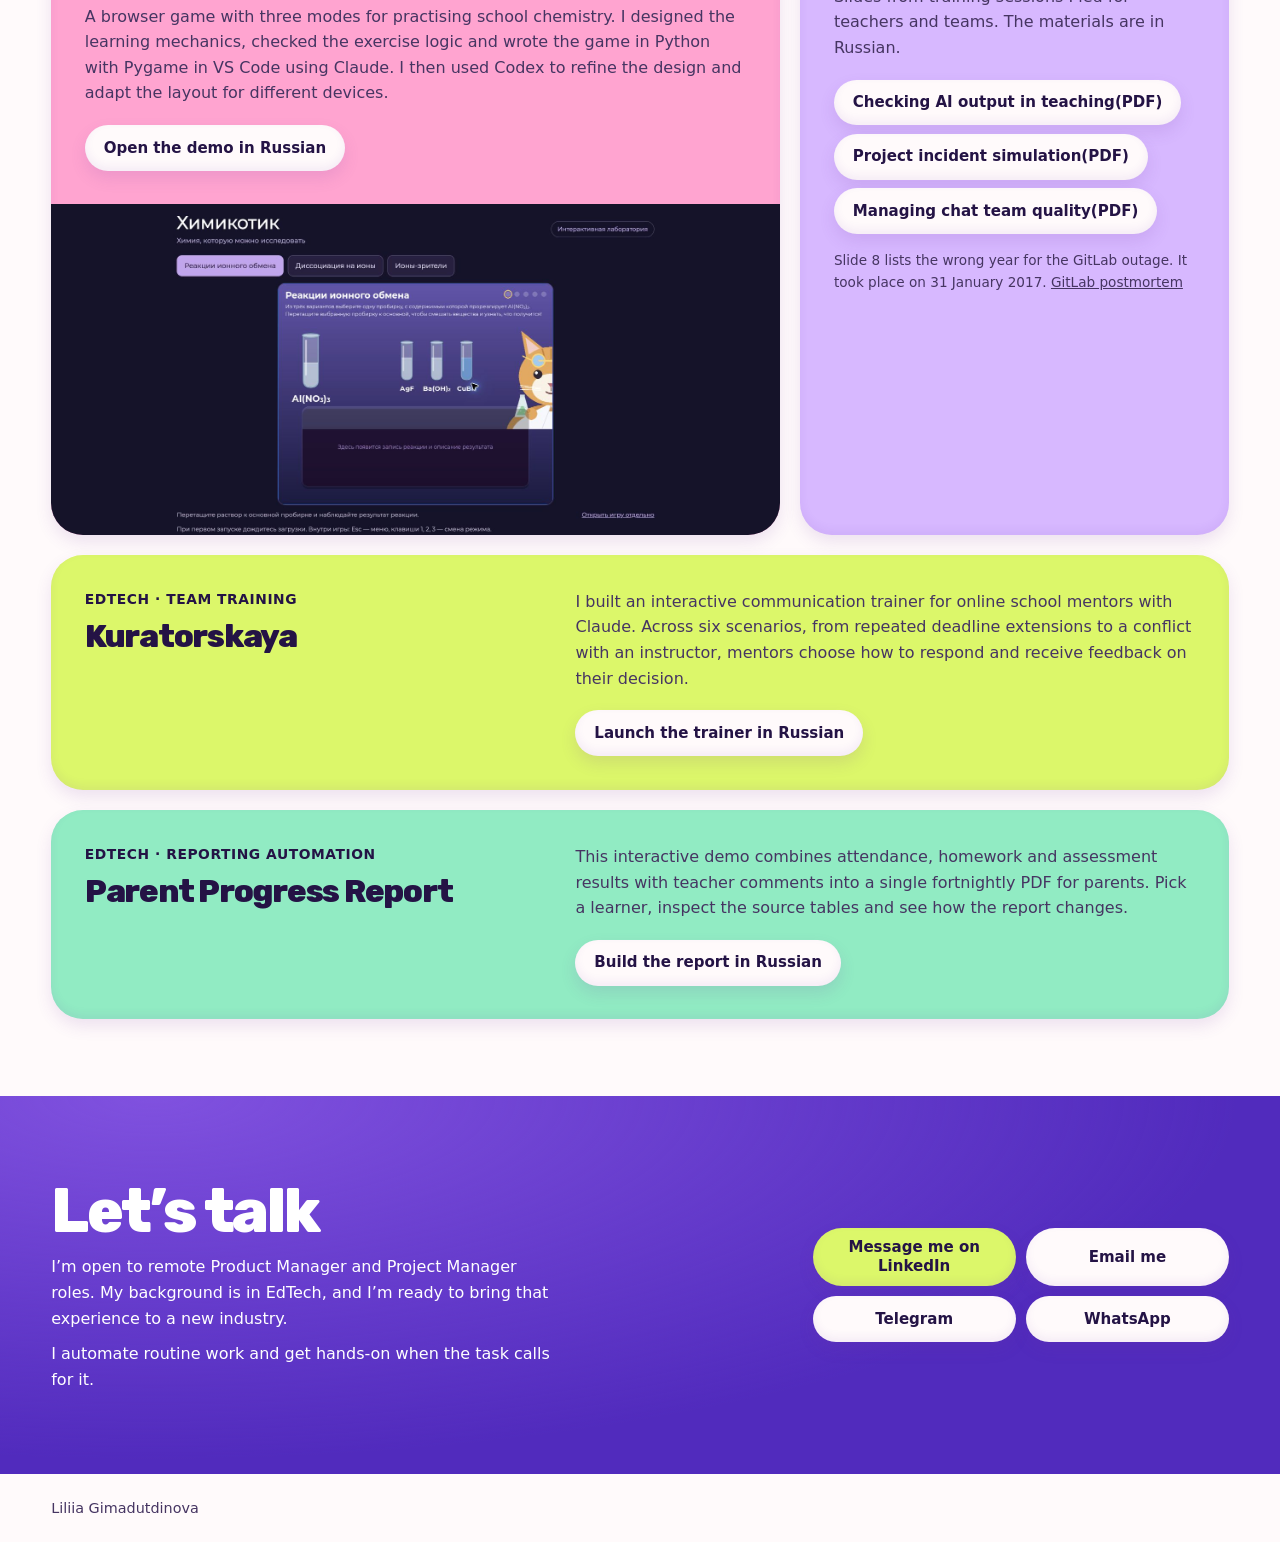
==== commit c57da076: "Clarify Khimikotik development workflow" ====
--- a/en/index.html
+++ b/en/index.html
@@ -120,7 +120,7 @@
             <div class="demo-copy">
               <p class="eyebrow">Personal project · EdTech</p>
               <h3>Khimikotik</h3>
-              <p>A browser game with three modes for practising school chemistry. I designed the learning mechanics, checked the exercise logic and used Codex to adapt the Python/Pygame prototype for the browser.</p>
+              <p>A browser game with three modes for practising school chemistry. I designed the learning mechanics, checked the exercise logic and wrote the game in Python with Pygame in VS Code using Claude. I then used Codex to refine the design and adapt the layout for different devices.</p>
               <a class="button" href="https://khimikotik.liliya-gimadutdinova.chatgpt.site/" hreflang="ru">Open the demo in Russian</a>
             </div>
             <img src="../assets/khimikotik.jpg" width="1710" height="775" loading="lazy" alt="Khimikotik screen showing test tubes and an ion exchange exercise">
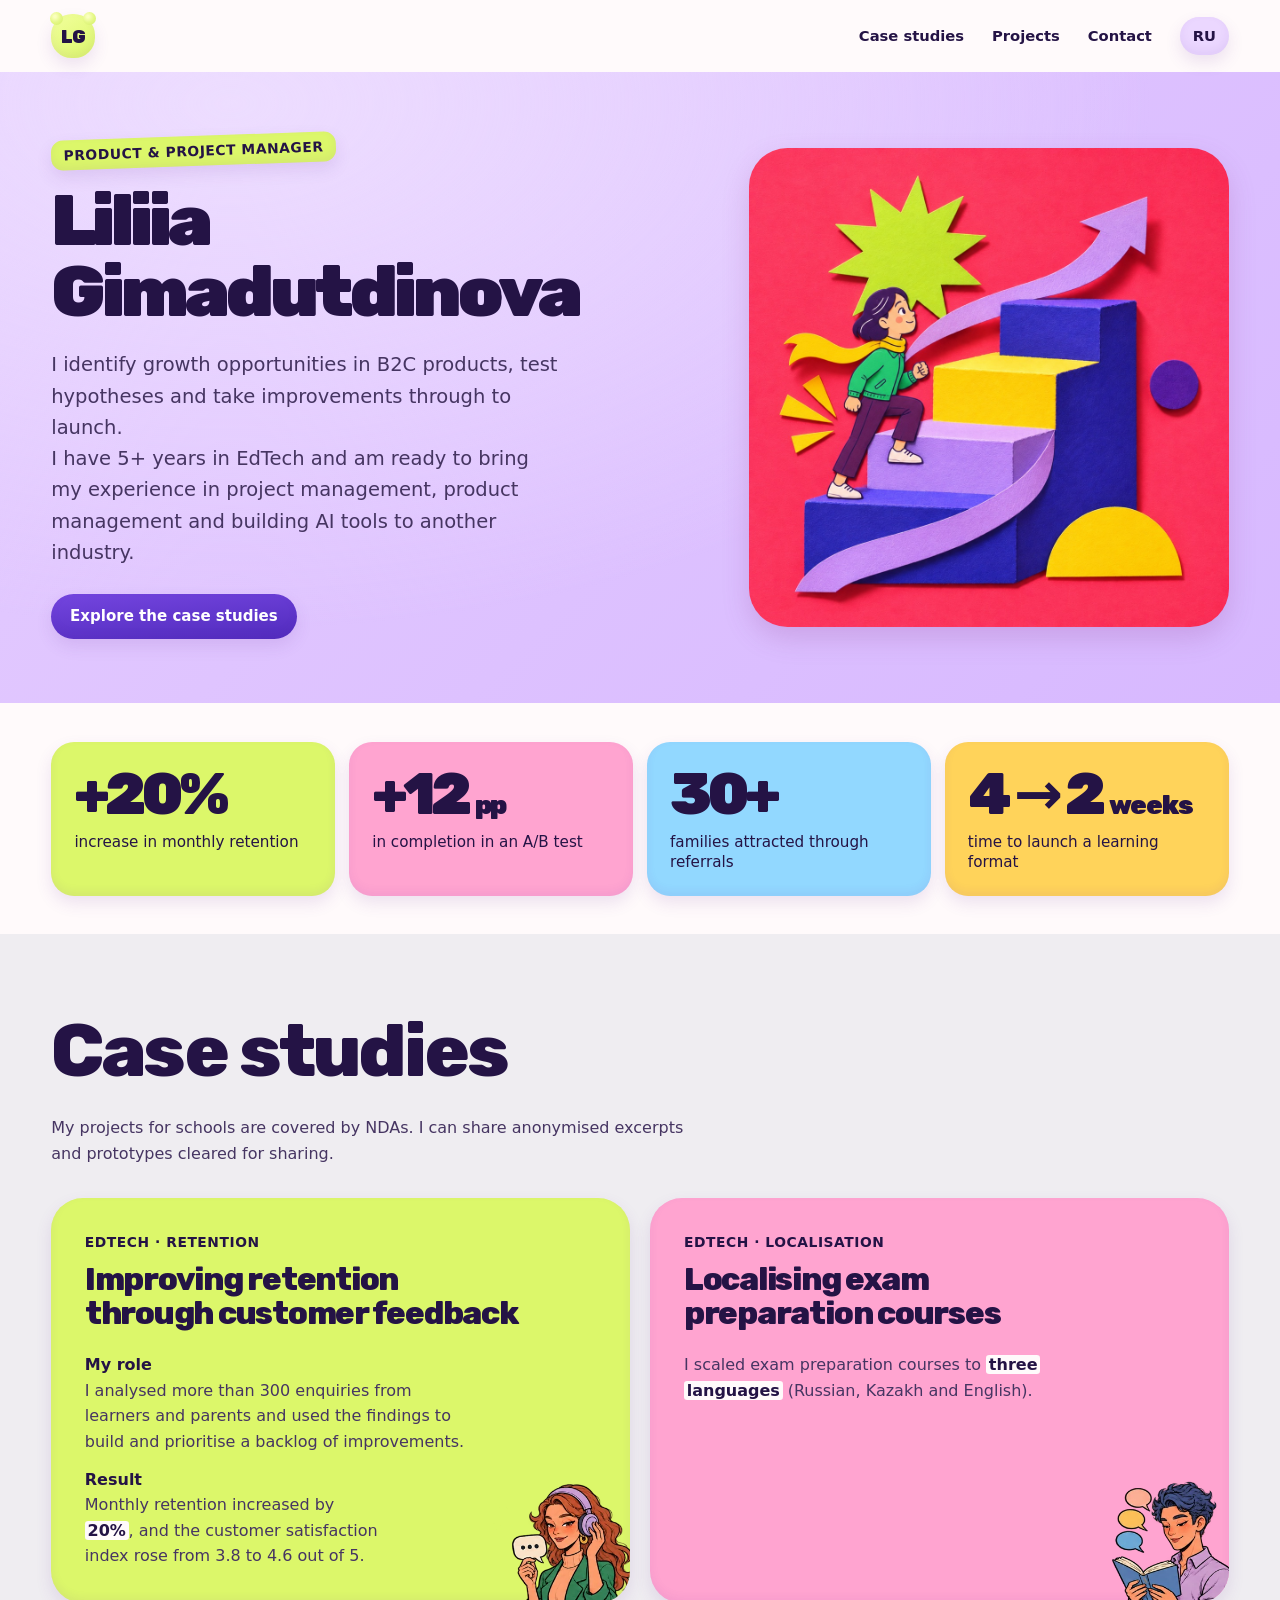
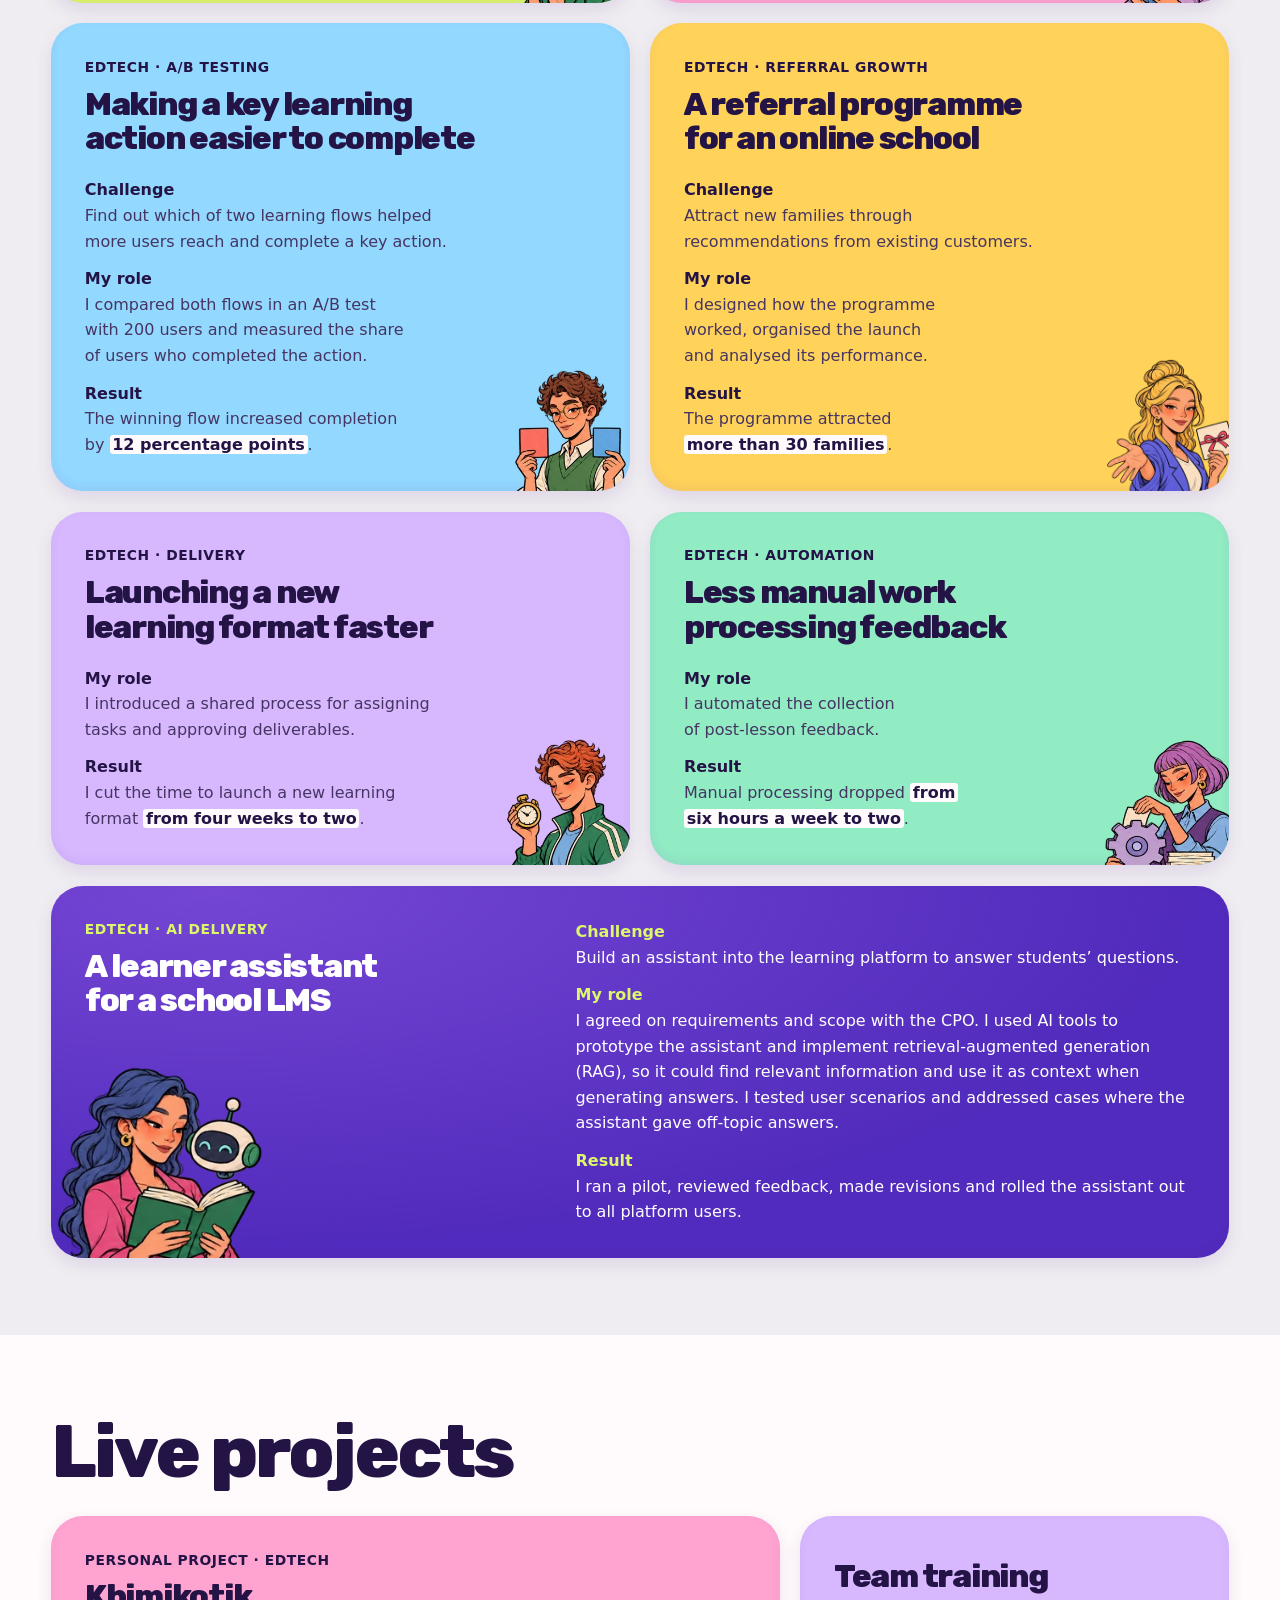
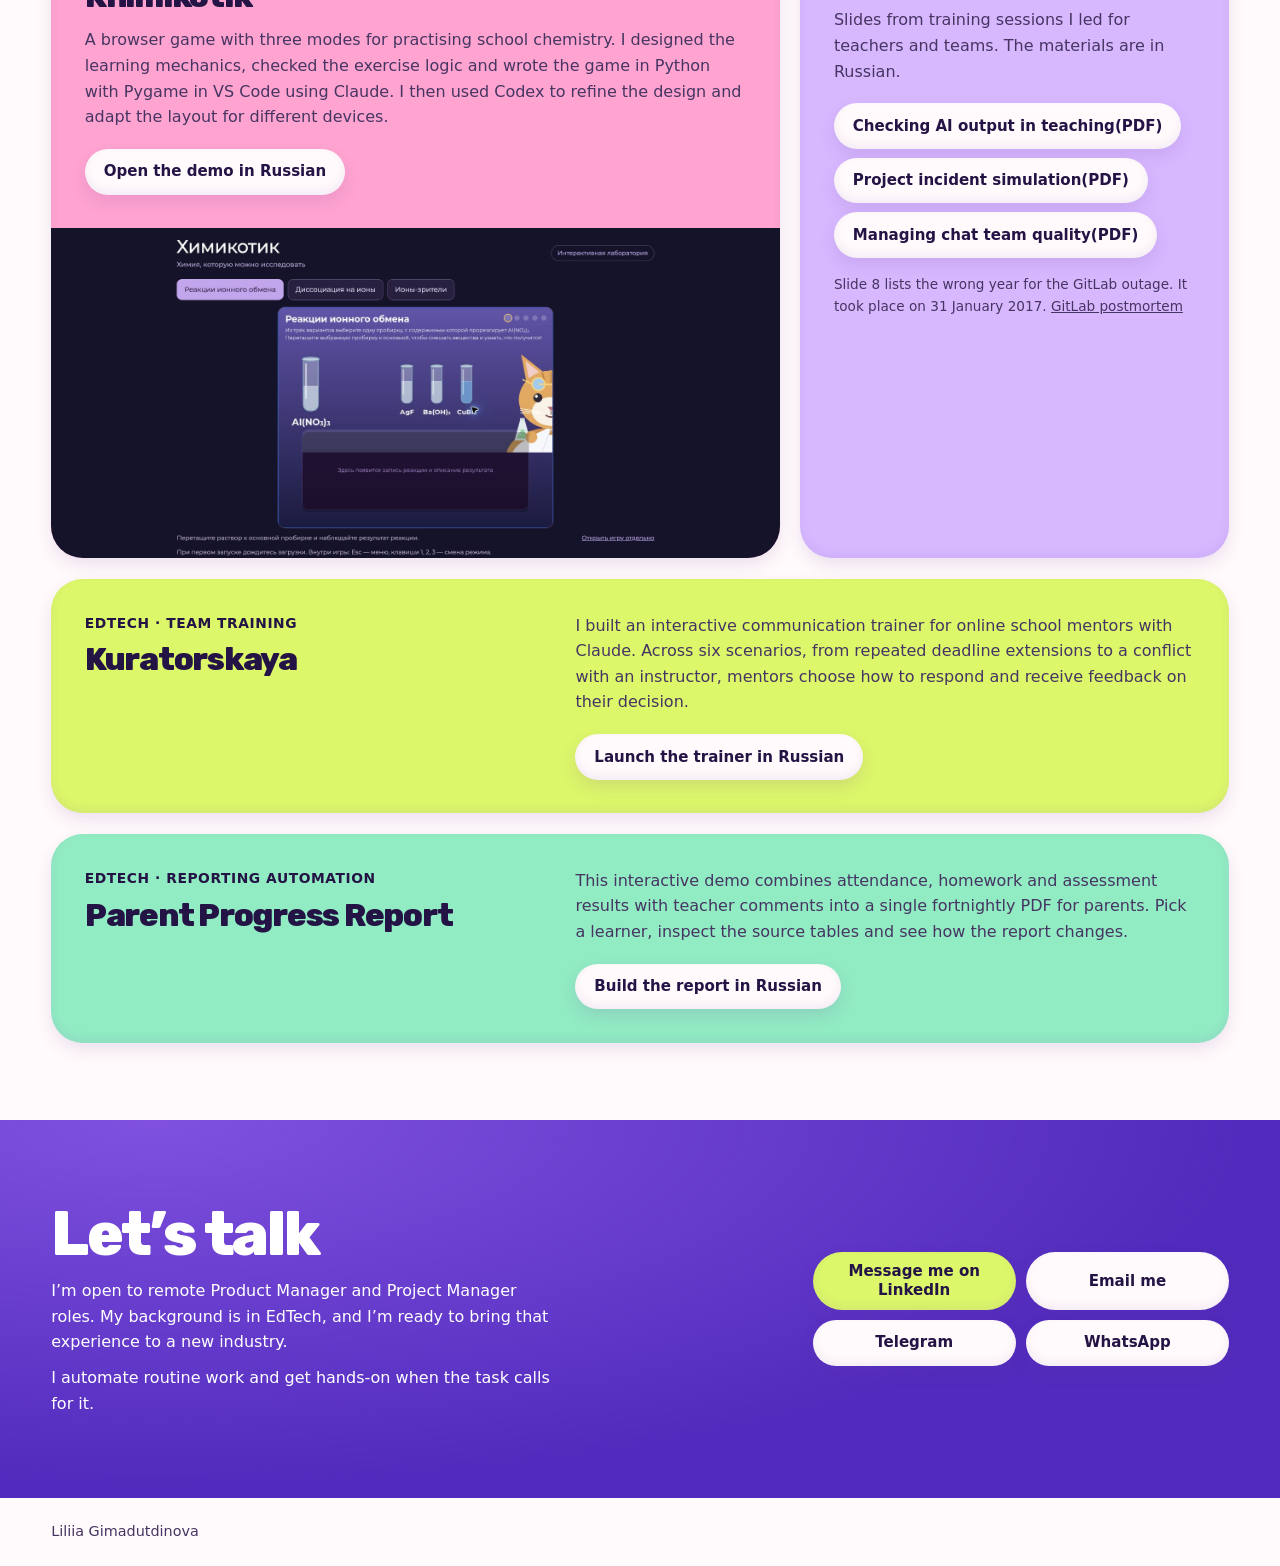
==== commit bbc7fcaa: "Update portfolio introduction in Russian and English" ====
--- a/en/index.html
+++ b/en/index.html
@@ -29,7 +29,8 @@
         <div class="intro">
           <p class="eyebrow">Product &amp; Project Manager</p>
           <h1 id="intro">Liliia<br>Gimadutdinova</h1>
-          <p class="lead">I identify growth opportunities in B2C products, test hypotheses and deliver improvements. I have 9 years of experience in education, including over 5 years in EdTech.</p>
+          <p class="lead">I identify growth opportunities in B2C products, test hypotheses and take improvements through to launch.<br>
+            I have 5+ years in EdTech and am ready to bring my experience in project management, product management and building AI tools to another industry.</p>
           <a class="button primary" href="#cases">Explore the case studies</a>
         </div>
         <img class="hero-art" src="../assets/paper-growth-with-scarf.jpg" width="1080" height="1080" fetchpriority="high" alt="A woman in a fluttering yellow scarf climbs paper steps, smiling as she looks up.">
@@ -121,7 +122,7 @@
               <p class="eyebrow">Personal project · EdTech</p>
               <h3>Khimikotik</h3>
               <p>A browser game with three modes for practising school chemistry. I designed the learning mechanics, checked the exercise logic and wrote the game in Python with Pygame in VS Code using Claude. I then used Codex to refine the design and adapt the layout for different devices.</p>
-              <a class="button" href="https://khimikotik.liliya-gimadutdinova.chatgpt.site/" hreflang="ru">Open the demo in Russian</a>
+              <a class="button" href="../khimikotik/" hreflang="ru">Open the demo in Russian</a>
             </div>
             <img src="../assets/khimikotik.jpg" width="1710" height="775" loading="lazy" alt="Khimikotik screen showing test tubes and an ion exchange exercise">
           </article>
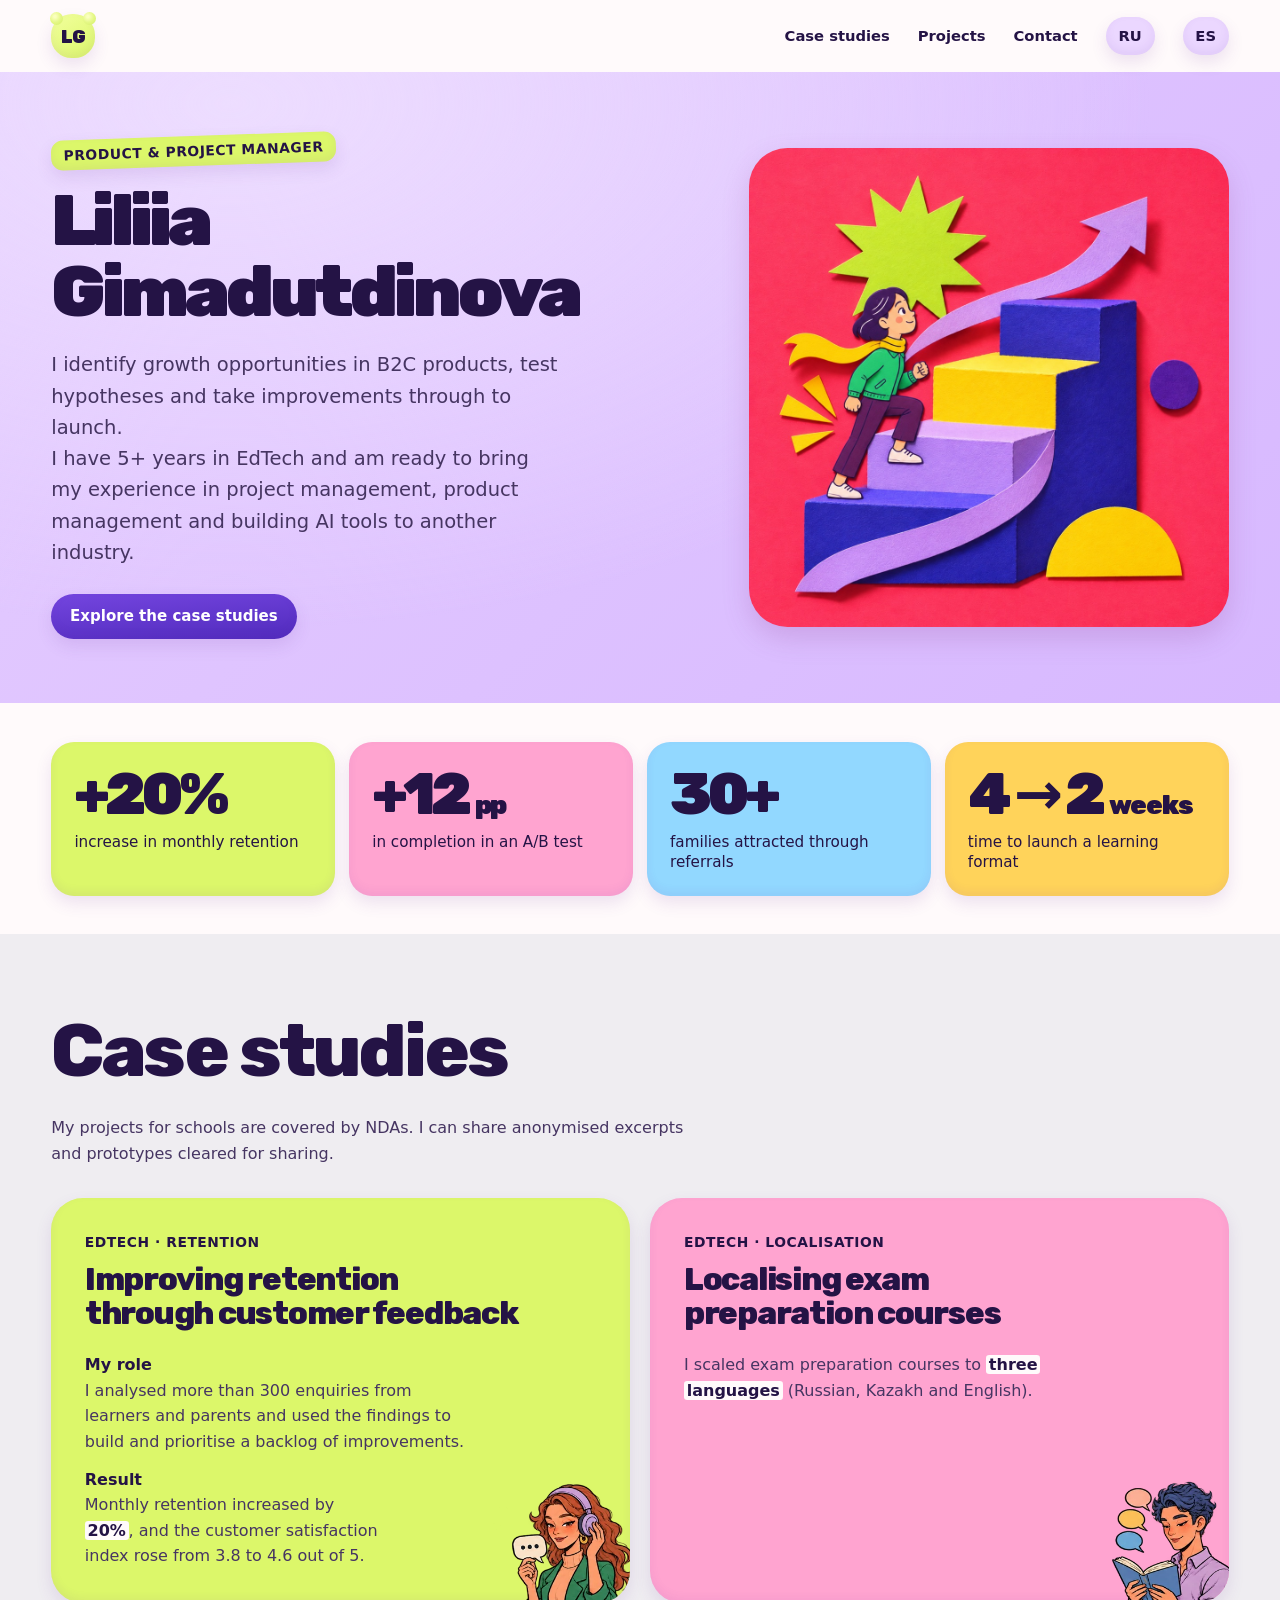
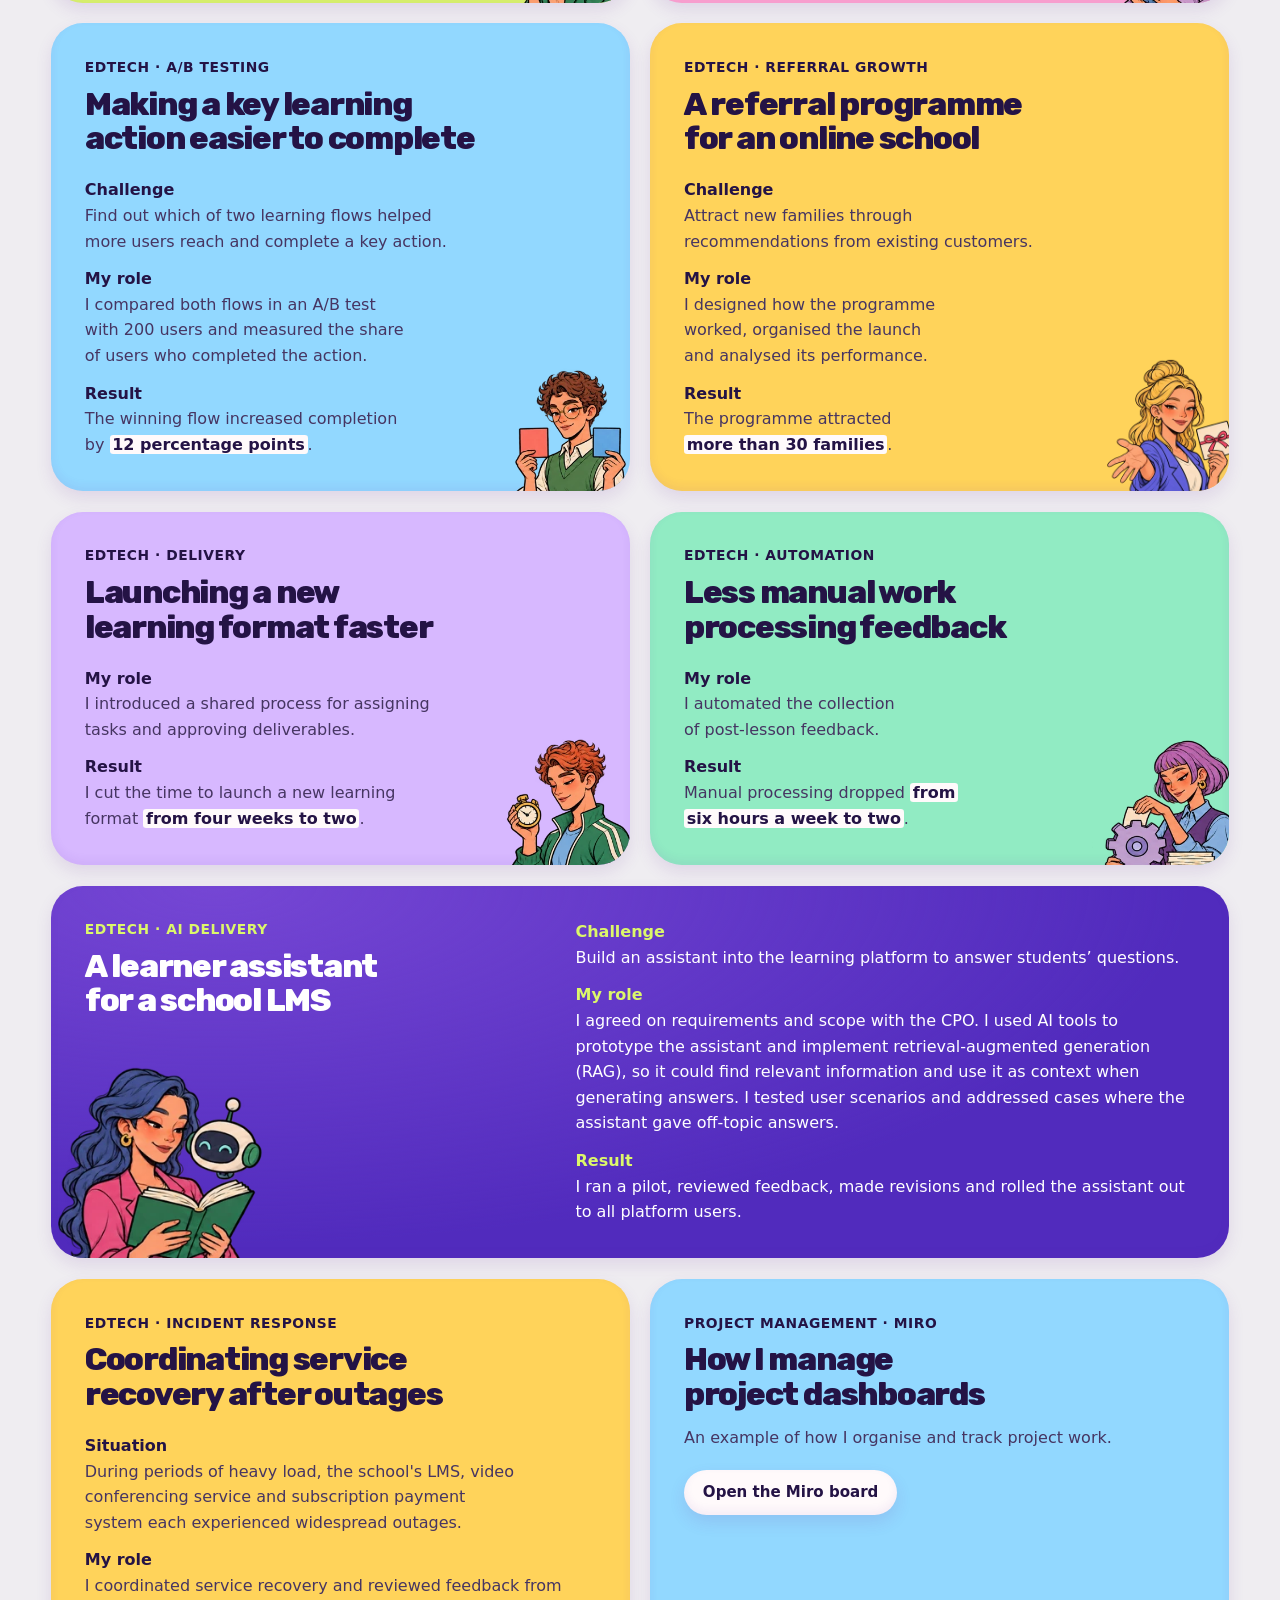
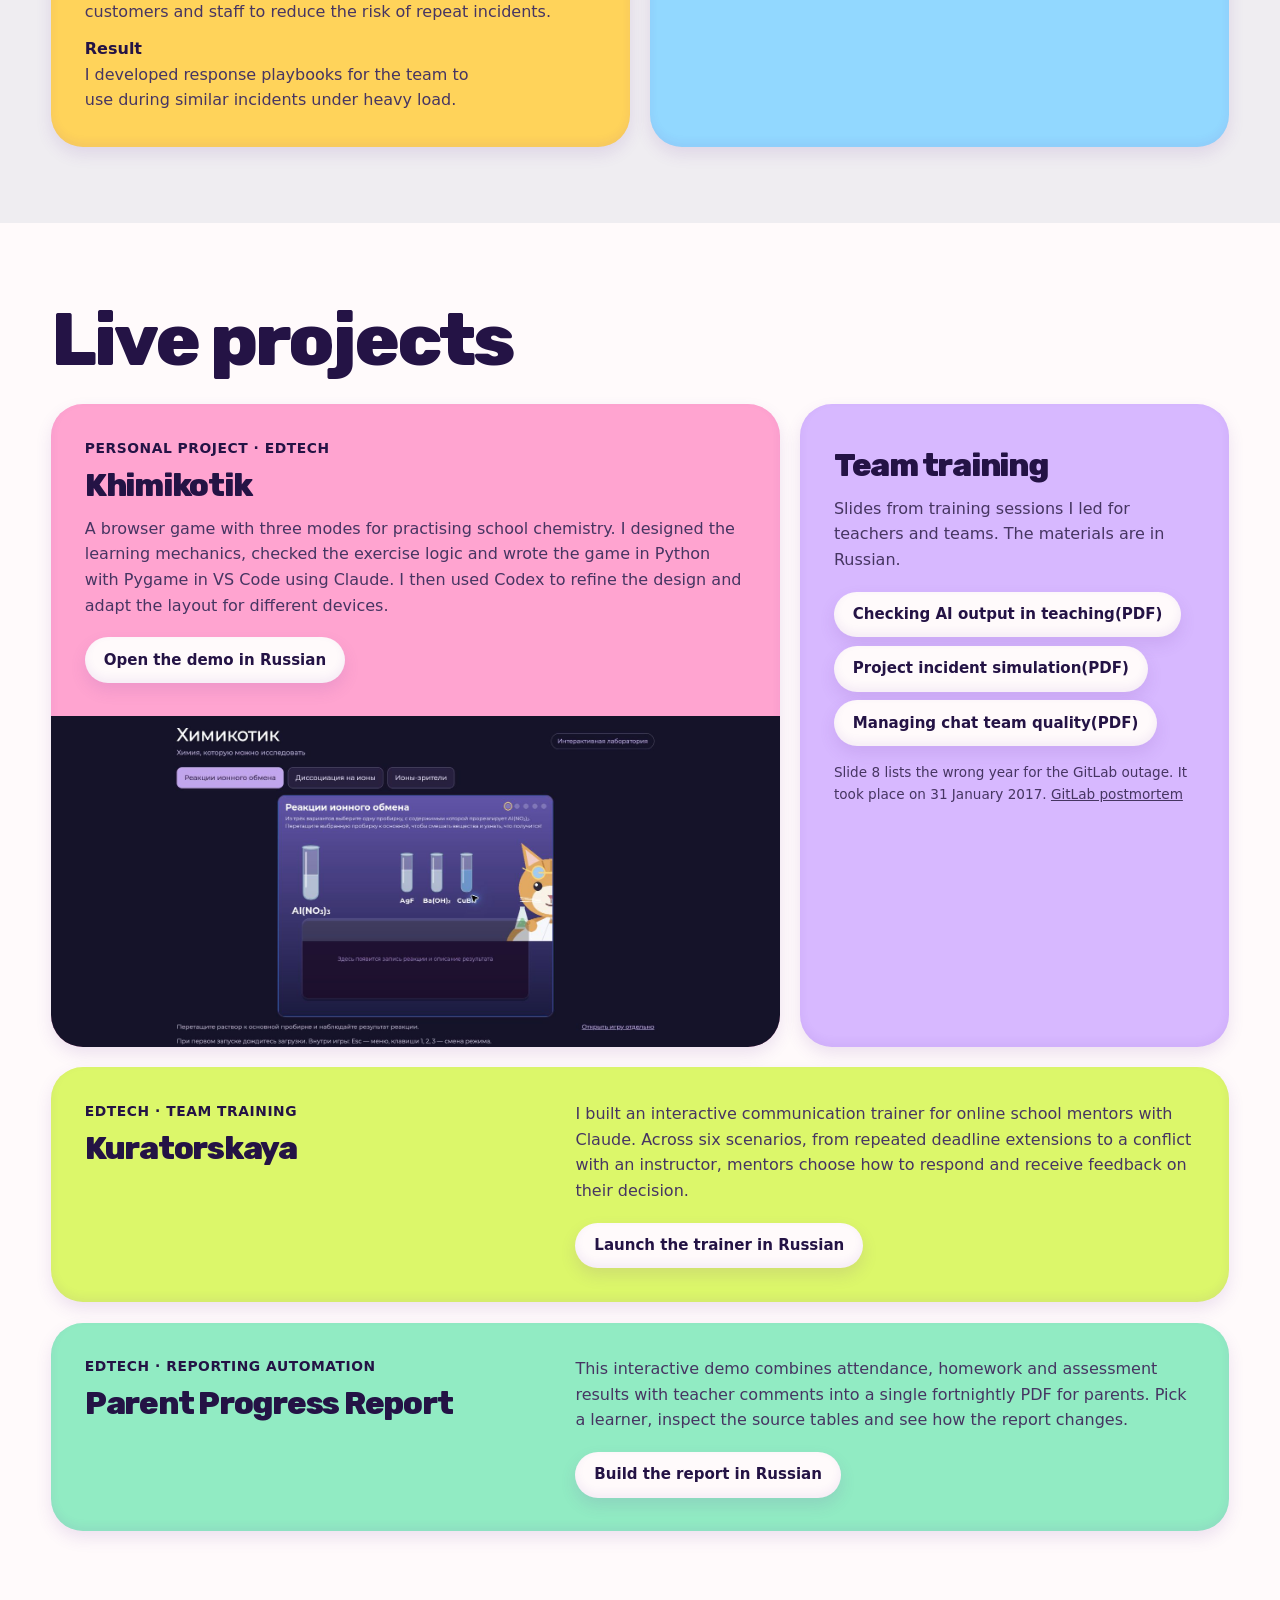
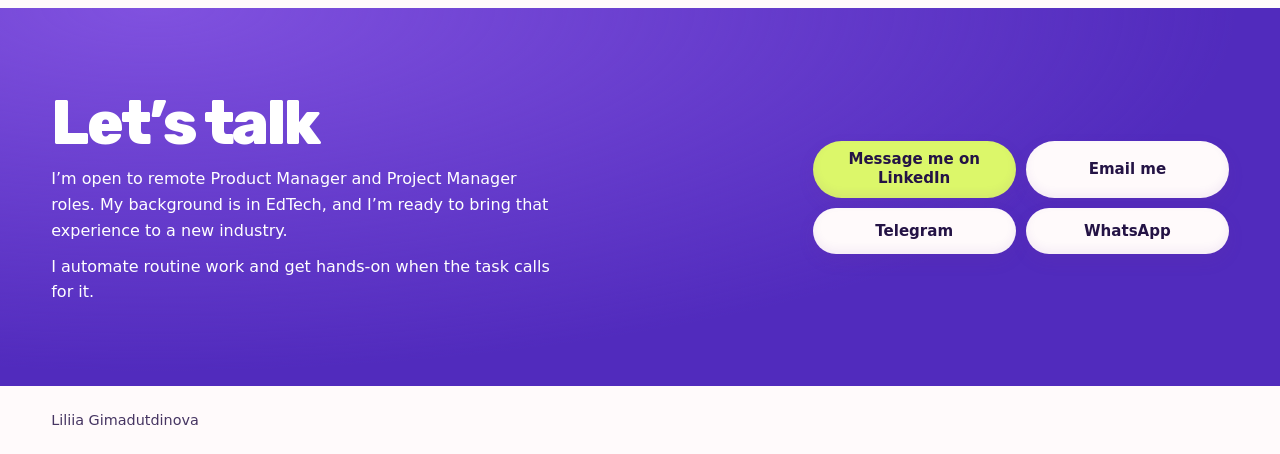
==== commit c1dcb690: "Add incident response, Miro dashboards, and Spanish portfolio" ====
--- a/en/index.html
+++ b/en/index.html
@@ -9,7 +9,8 @@
   <meta property="og:type" content="website">
   <title>Liliia Gimadutdinova · Portfolio</title>
   <link rel="alternate" hreflang="ru" href="../">
-  <link rel="stylesheet" href="../assets/style.css?v=training">
+  <link rel="alternate" hreflang="es" href="../es/">
+  <link rel="stylesheet" href="../assets/style.css?v=spanish">
   <script src="../assets/case-art.js?v=even-characters" defer></script>
 </head>
 <body>
@@ -21,6 +22,7 @@
       <a href="#demos">Projects</a>
       <a href="#contact">Contact</a>
       <a class="language" href="../" lang="ru" hreflang="ru" aria-label="Русская версия">RU</a>
+      <a class="language" href="../es/" lang="es" hreflang="es" aria-label="Versión en español">ES</a>
     </nav>
   </header>
   <main id="main">
@@ -109,6 +111,21 @@
               <dt>Result</dt><dd>I ran a pilot, reviewed feedback, made revisions and rolled the assistant out to all platform users.</dd>
             </dl>
           </article>
+          <article class="case case-plain" id="incident-response">
+            <p class="eyebrow">EdTech · Incident response</p>
+            <h3>Coordinating service recovery after outages</h3>
+            <dl>
+              <dt>Situation</dt><dd>During periods of heavy load, the school's LMS, video conferencing service and subscription payment system each experienced widespread outages.</dd>
+              <dt>My role</dt><dd>I coordinated service recovery and reviewed feedback from customers and staff to reduce the risk of repeat incidents.</dd>
+              <dt>Result</dt><dd>I developed response playbooks for the team to use during similar incidents under heavy load.</dd>
+            </dl>
+          </article>
+          <article class="case case-plain demo-copy" id="project-dashboards">
+            <p class="eyebrow">Project management · Miro</p>
+            <h3>How I manage project dashboards</h3>
+            <p>An example of how I organise and track project work.</p>
+            <a class="button" href="https://miro.com/app/board/uXjVHkmSaAM=/">Open the Miro board</a>
+          </article>
         </div>
       </div>
     </section>
--- a/assets/style.css
+++ b/assets/style.css
@@ -219,11 +219,11 @@
 .case-grid, .demo-grid { display: grid; gap: clamp(.9rem, 2vw, 1.3rem); }
 .case-grid { grid-template-columns: repeat(2, minmax(0, 1fr)); }
 .case-grid .case { position: relative; overflow: hidden; }
-.case-grid .case:not(.character-left) { --character-size: clamp(5.75rem, 12vw, 9.375rem); }
-.case-grid .case:not(.character-left) > :is(dl, .case-summary) {
+.case-grid .case:not(.character-left, .case-plain) { --character-size: clamp(5.75rem, 12vw, 9.375rem); }
+.case-grid .case:not(.character-left, .case-plain) > :is(dl, .case-summary) {
   min-block-size: calc(var(--character-size) - var(--card-padding) - 1rem);
 }
-.case-grid .case:not(.character-left) :is(.case-summary, dd:nth-last-child(-n + 3)) {
+.case-grid .case:not(.character-left, .case-plain) :is(.case-summary, dd:nth-last-child(-n + 3)) {
   padding-inline-end: calc(var(--character-size) - var(--card-padding) - .45rem);
 }
 .case-grid .case:not(.character-left) :is(dd, .case-summary) { text-wrap: balance; }
@@ -270,8 +270,8 @@
 }
 #retention, #kuratorskaya { --card: var(--lime); }
 #localization, #khimikotik { --card: var(--pink); }
-#experiment { --card: var(--sky); }
-#referrals { --card: var(--yellow); }
+#experiment, #project-dashboards { --card: var(--sky); }
+#referrals, #incident-response { --card: var(--yellow); }
 #time-to-market, #team-training { --card: var(--violet); }
 #feedback-automation, #parent-report { --card: var(--mint); }
 #ai-assistant { background: radial-gradient(ellipse at 14% 0%, #7546d4, transparent 68%), var(--cobalt); color: #fff; }
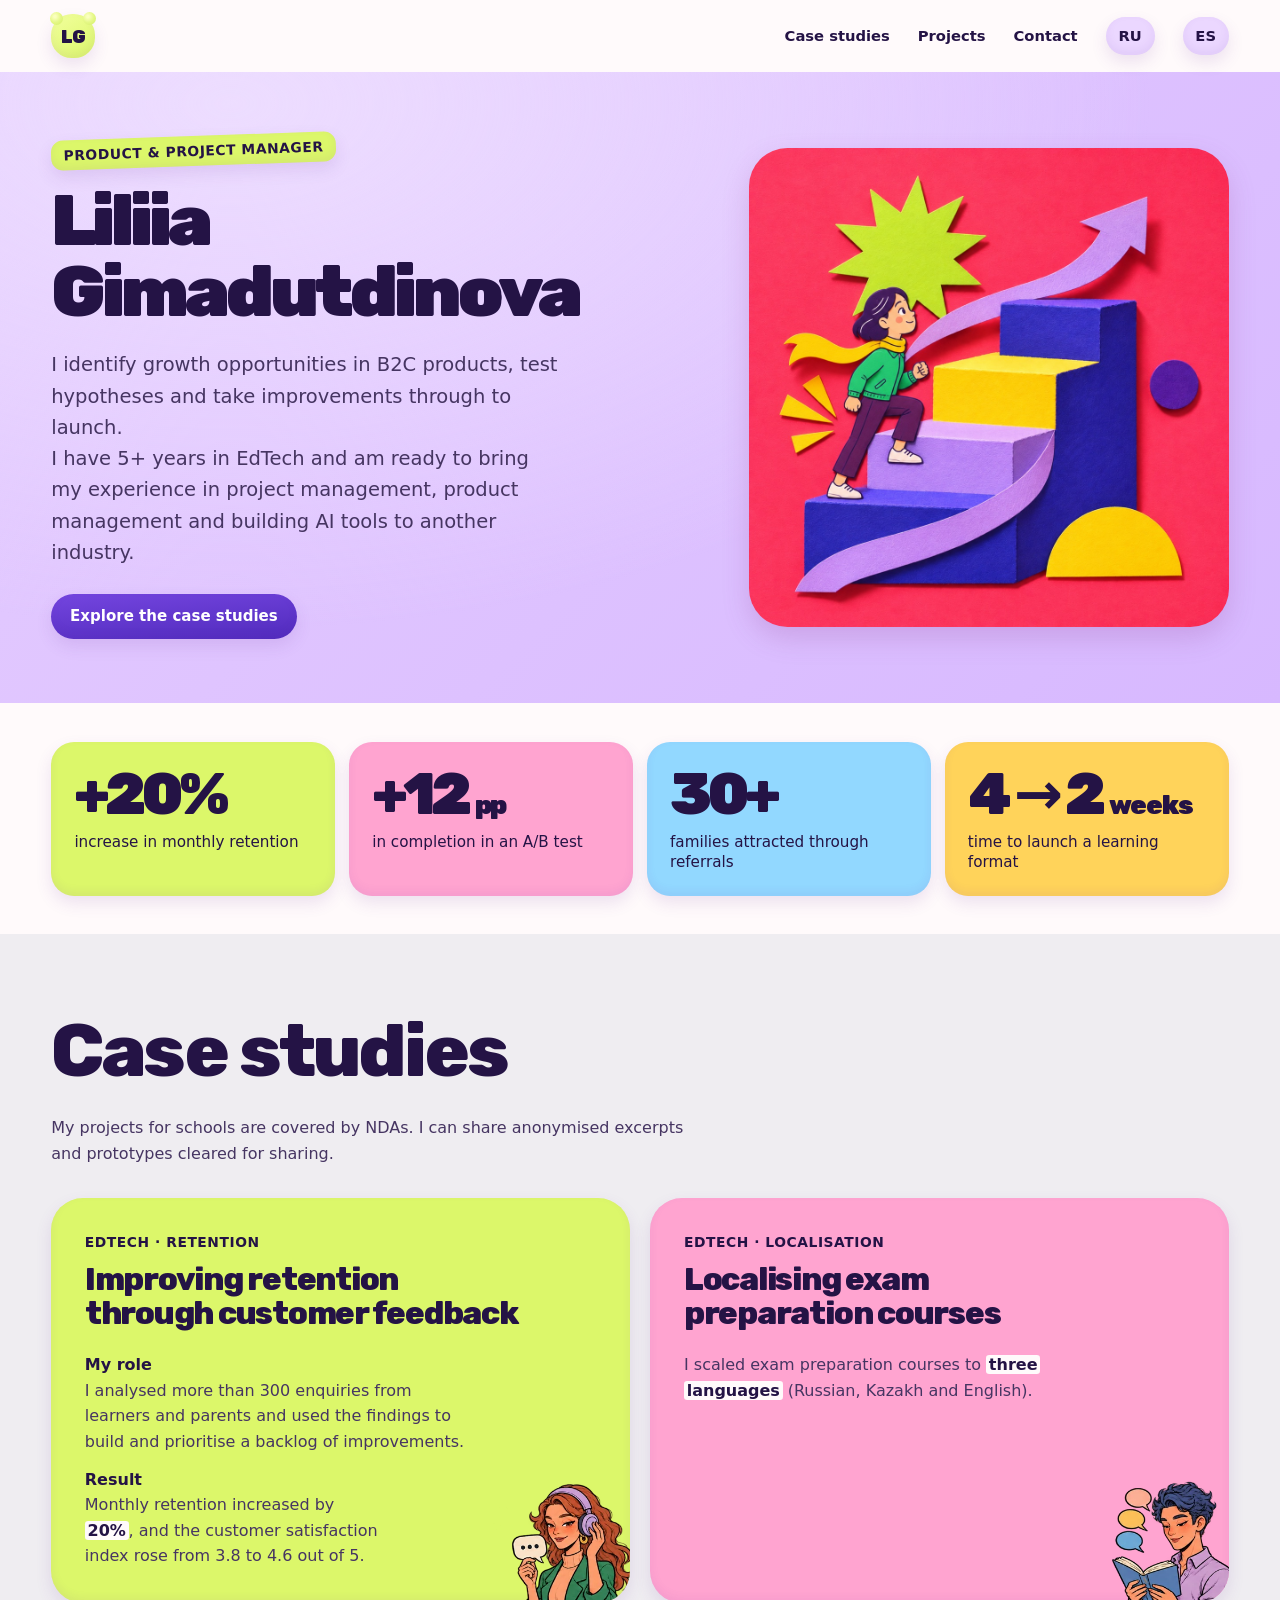
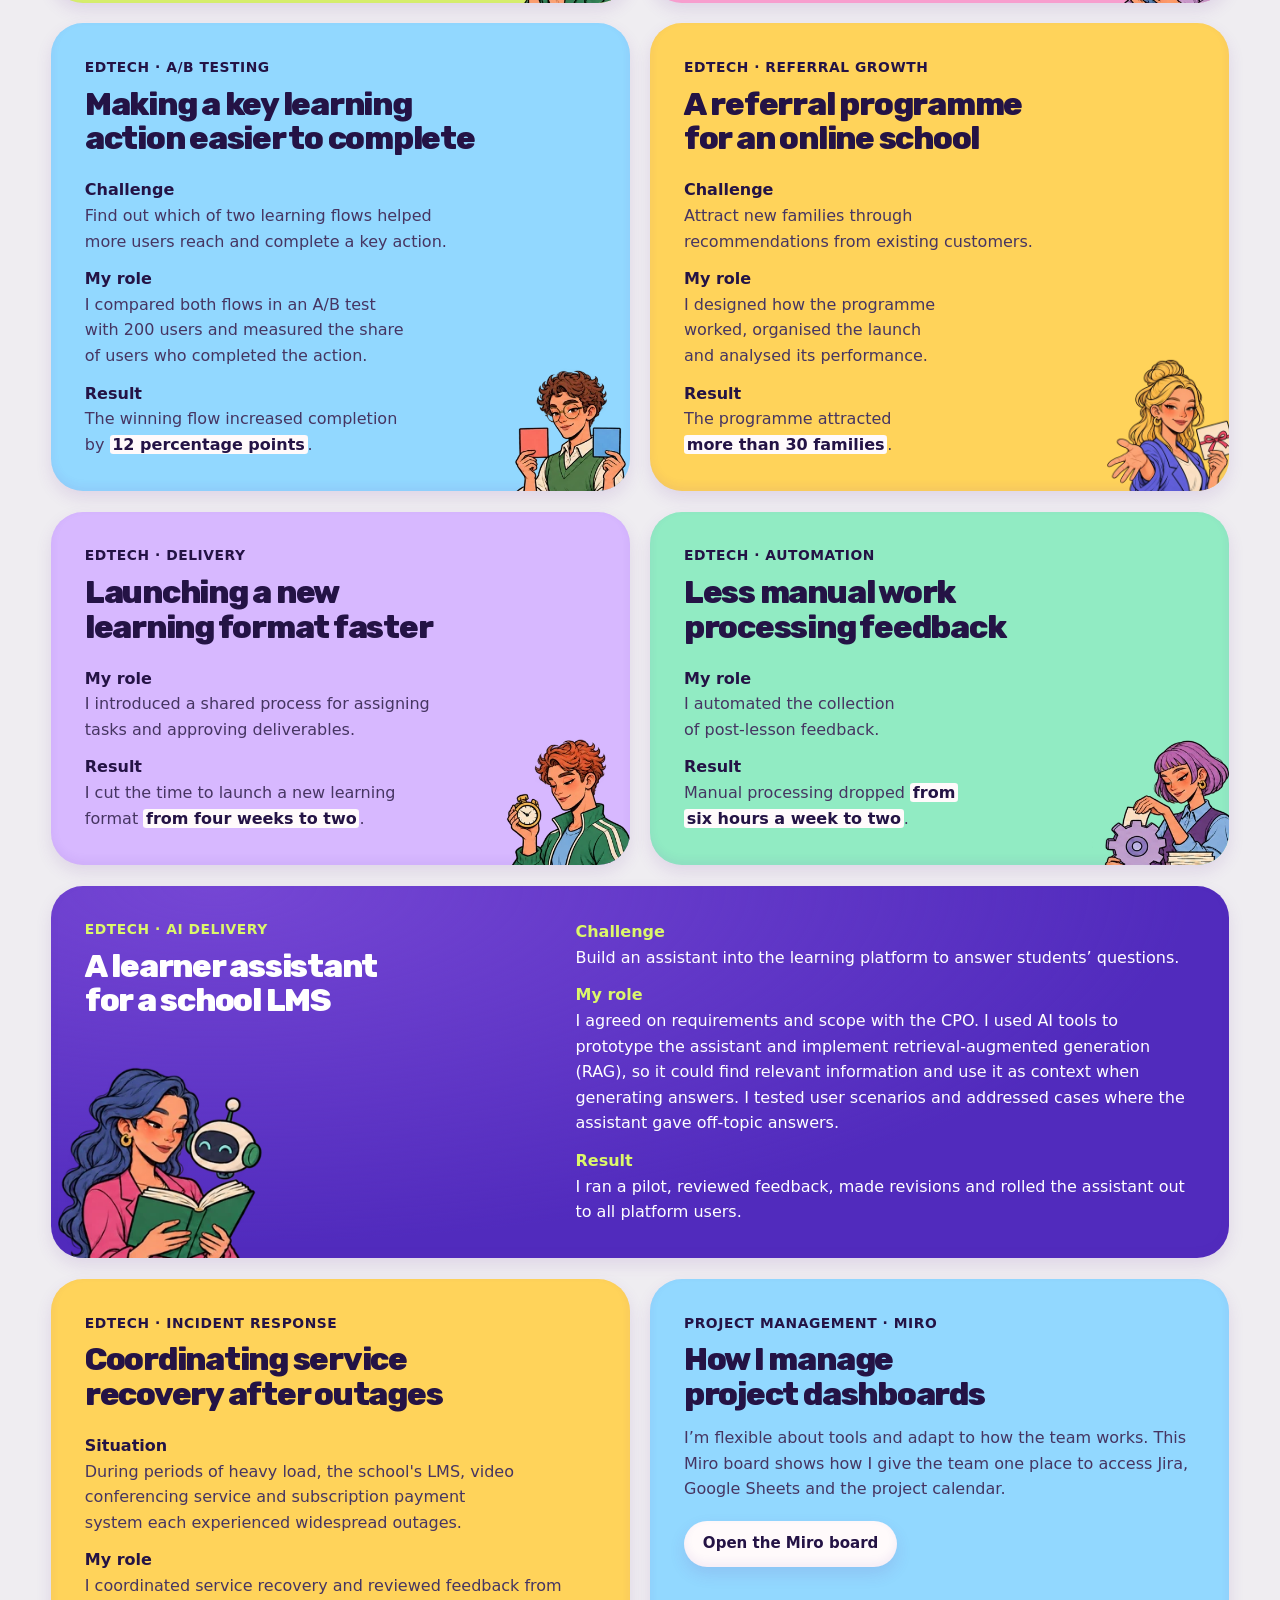
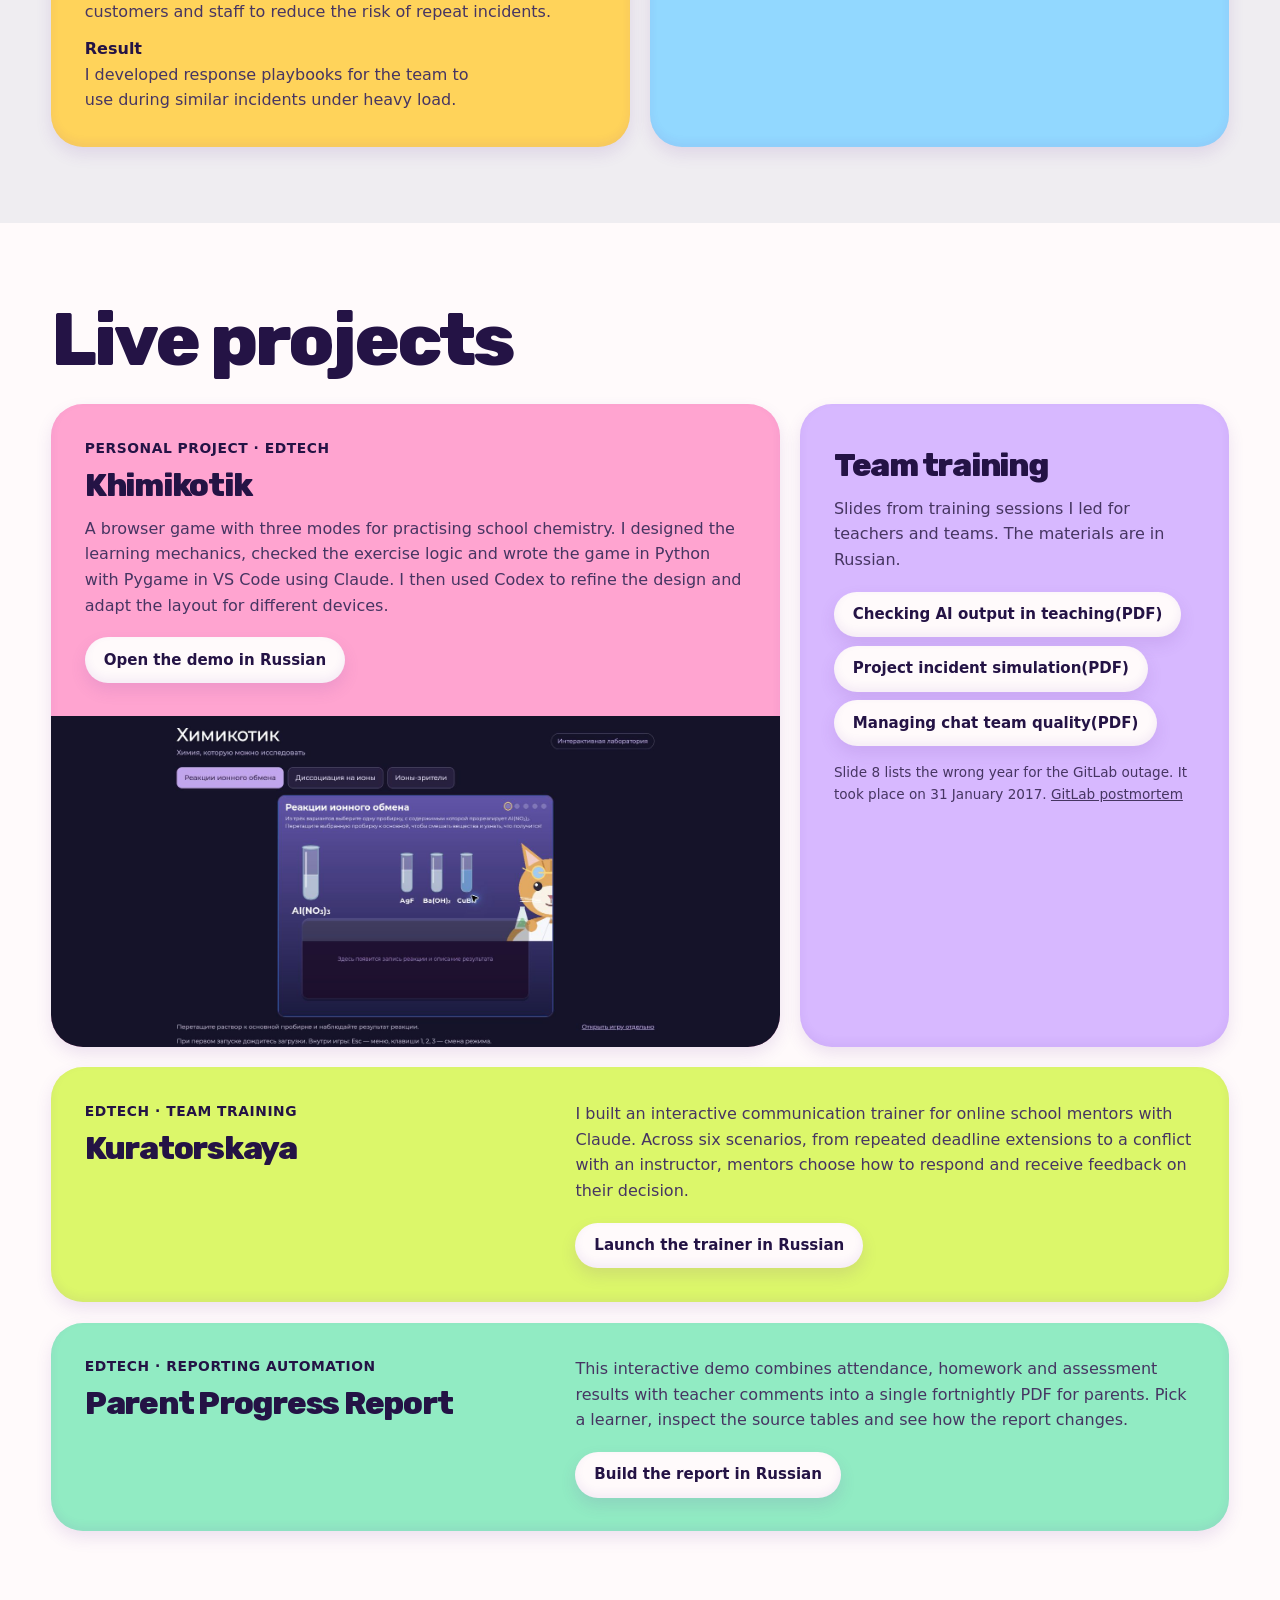
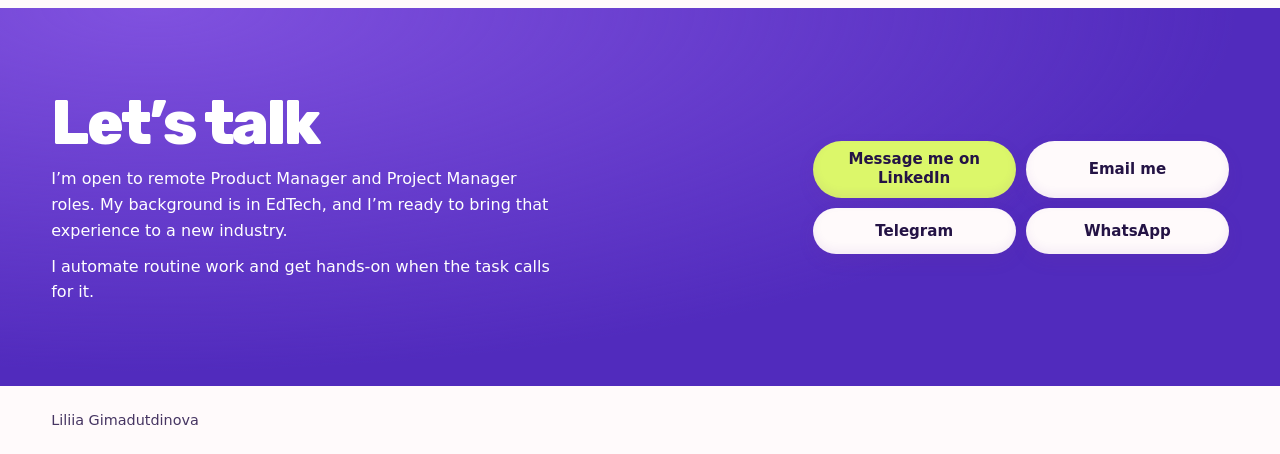
==== commit a56955db: "Explain the shared dashboard entry point" ====
--- a/en/index.html
+++ b/en/index.html
@@ -123,7 +123,7 @@
           <article class="case case-plain demo-copy" id="project-dashboards">
             <p class="eyebrow">Project management · Miro</p>
             <h3>How I manage project dashboards</h3>
-            <p>An example of how I organise and track project work.</p>
+            <p>I’m flexible about tools and adapt to how the team works. This Miro board shows how I give the team one place to access Jira, Google Sheets and the project calendar.</p>
             <a class="button" href="https://miro.com/app/board/uXjVHkmSaAM=/">Open the Miro board</a>
           </article>
         </div>
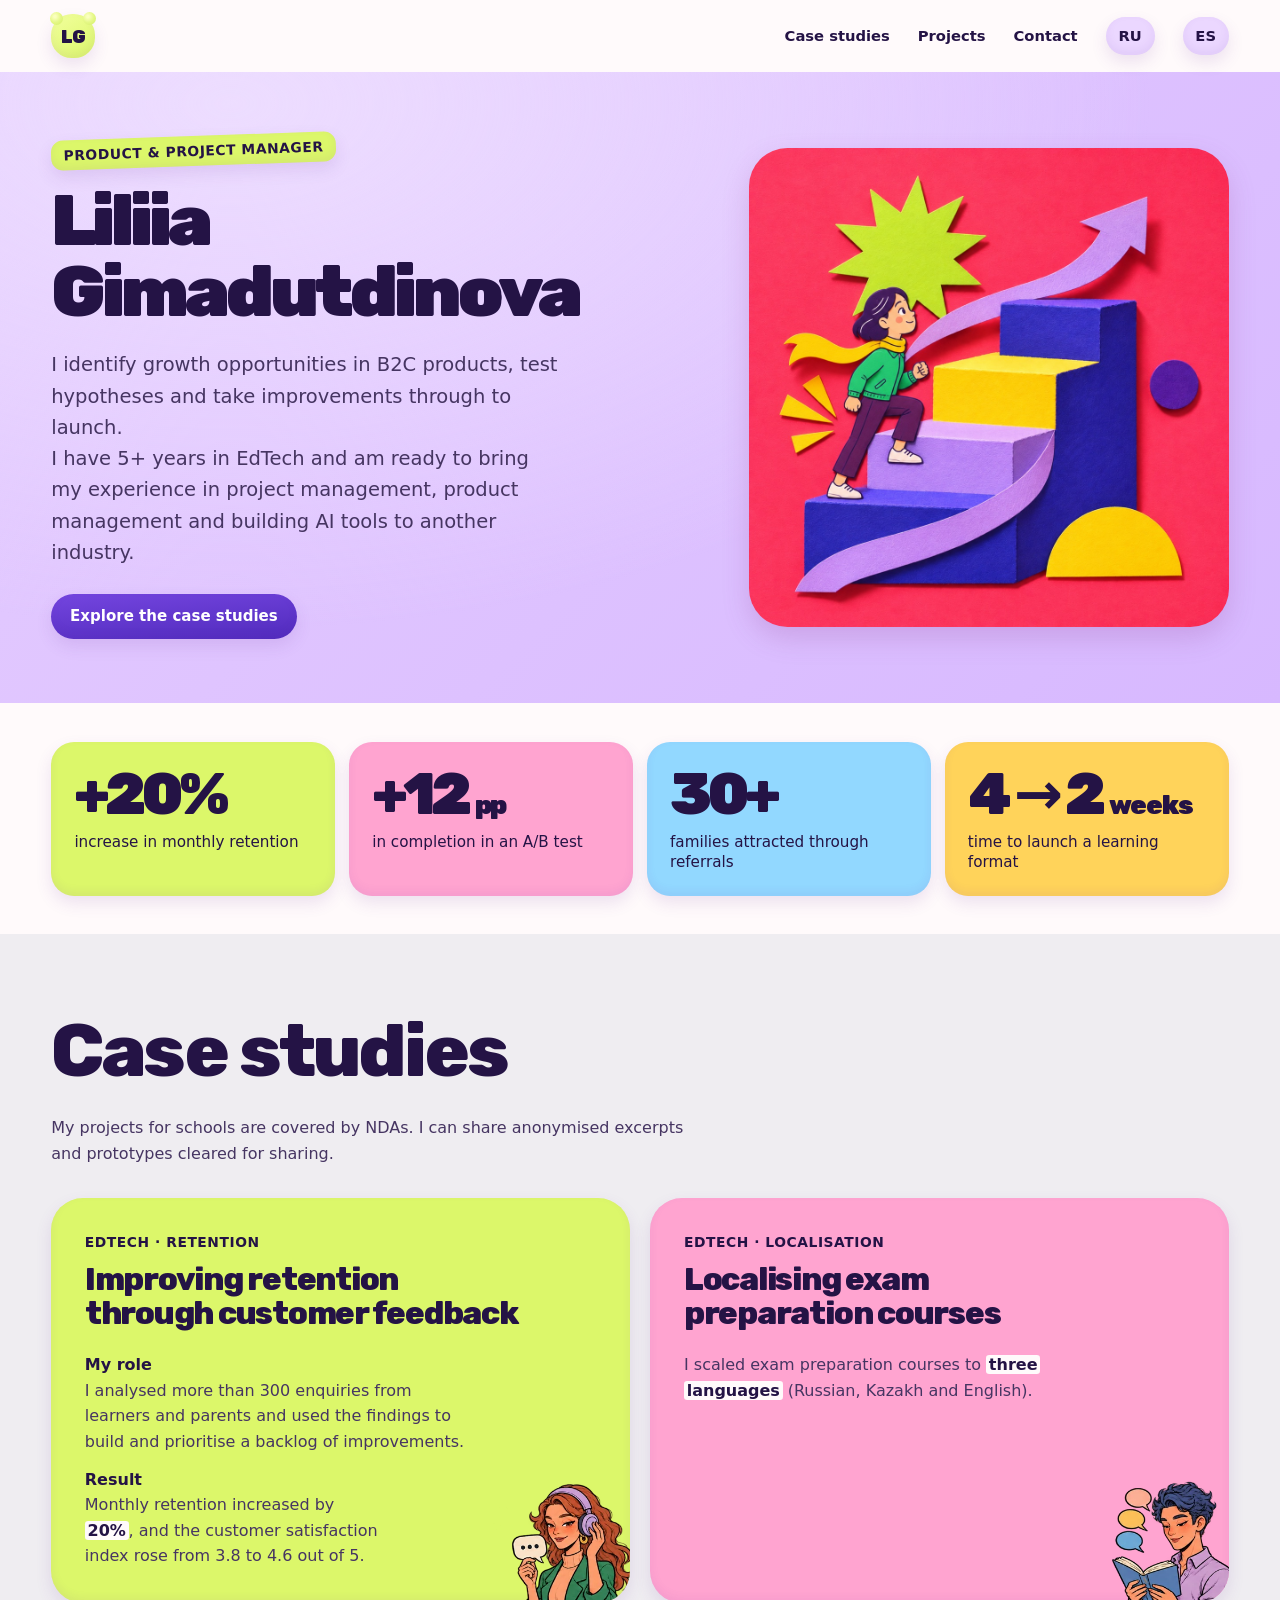
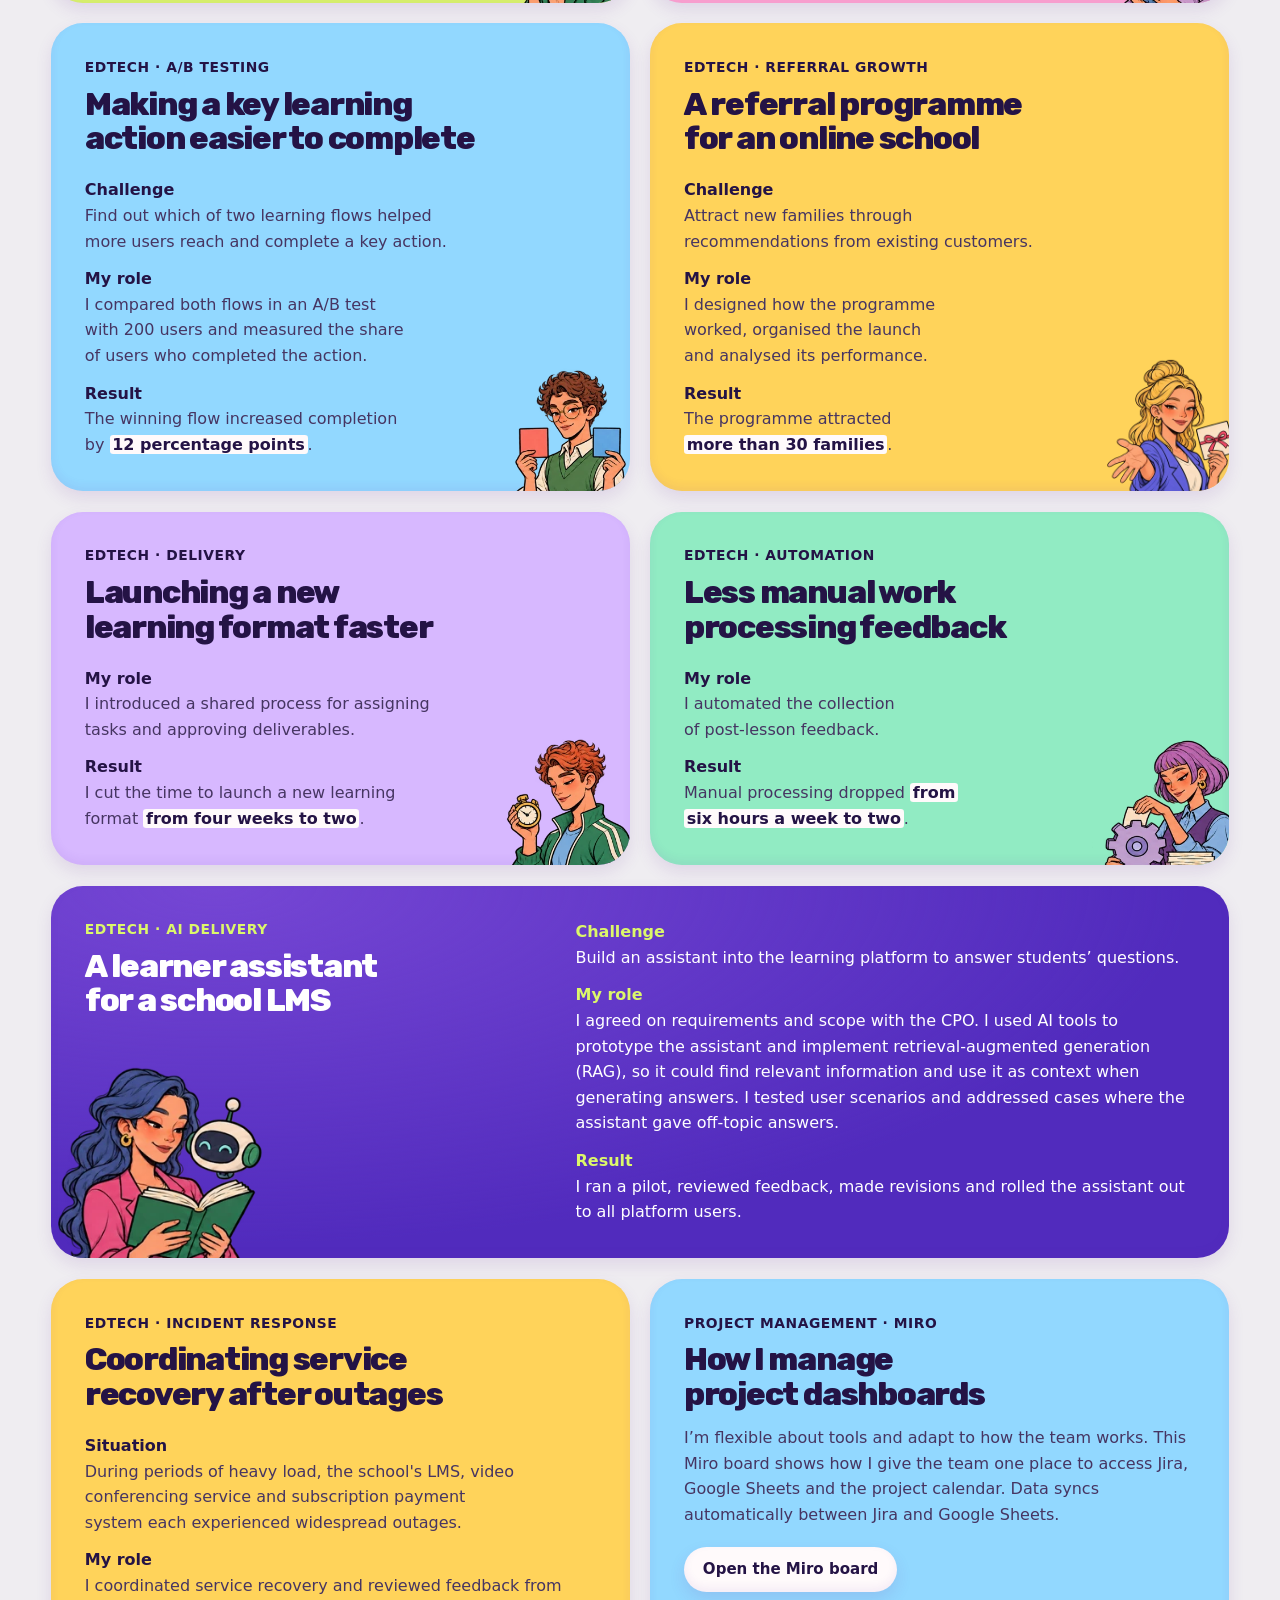
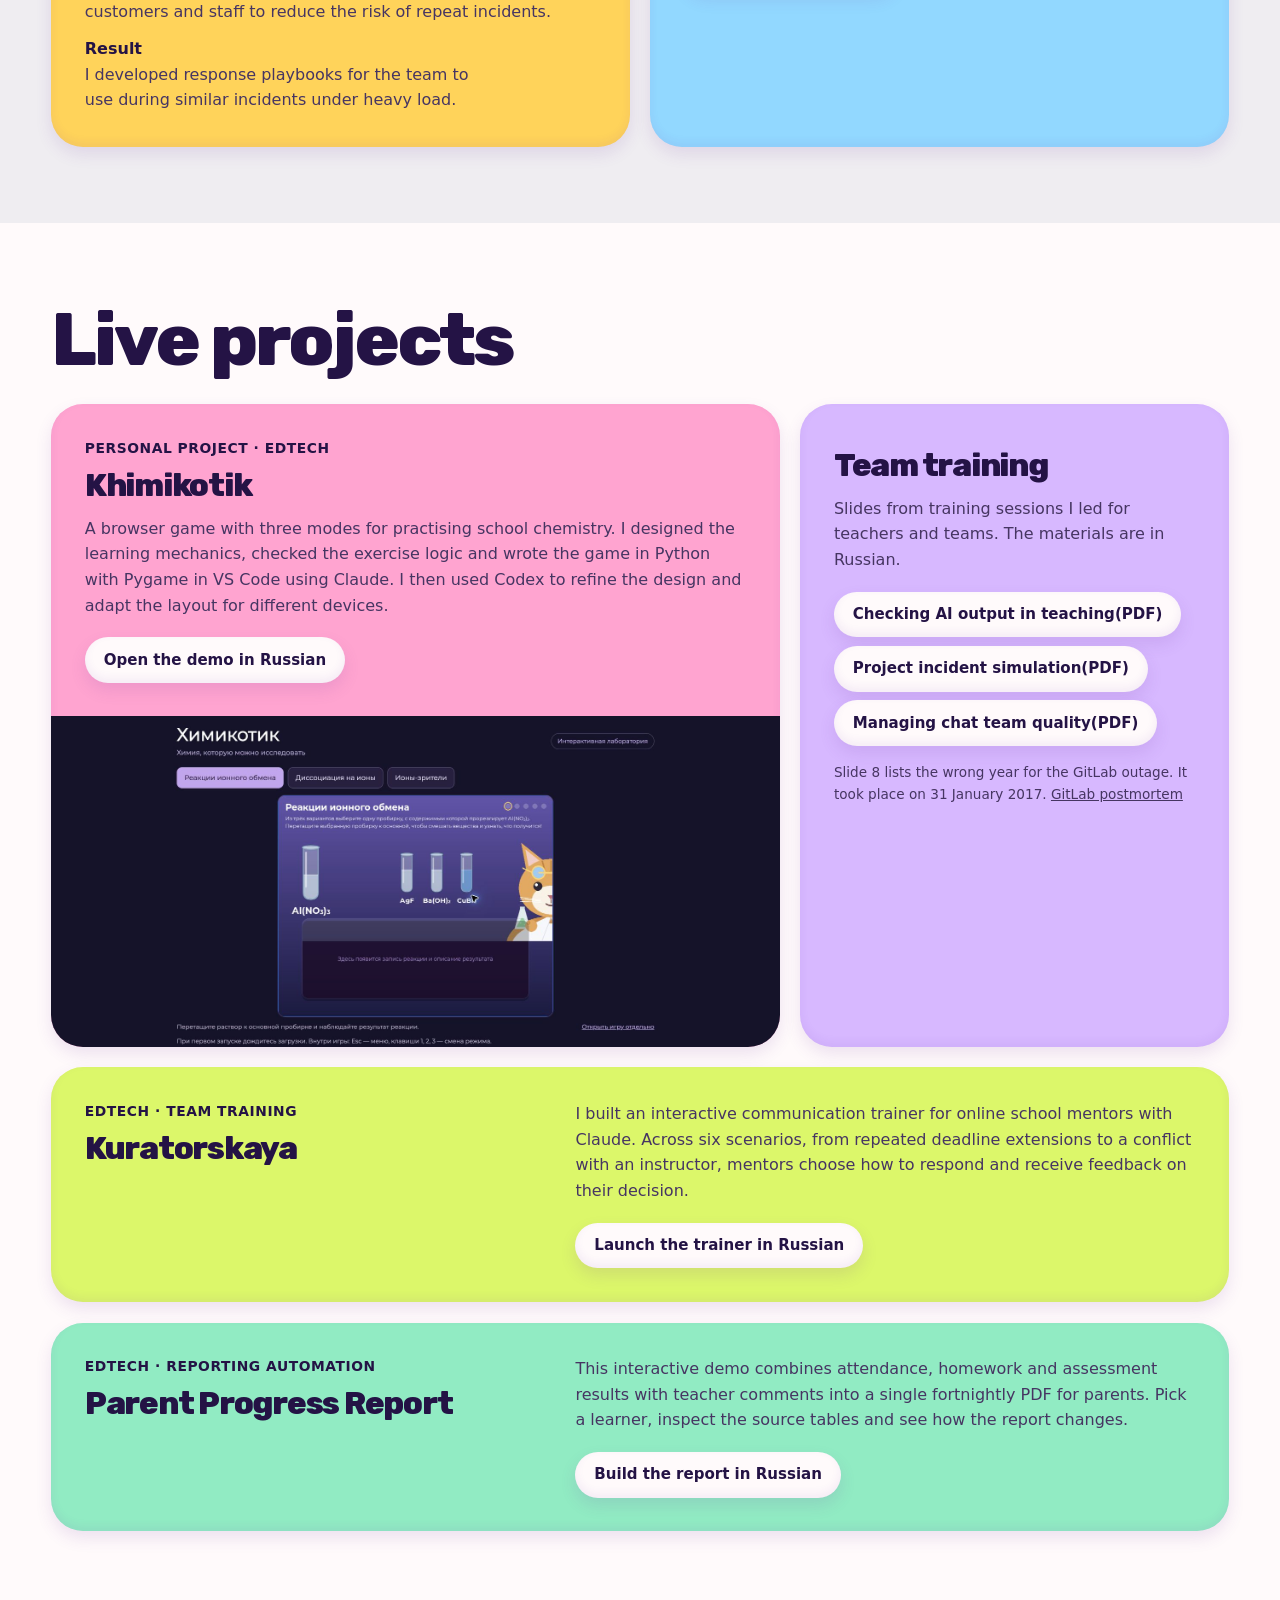
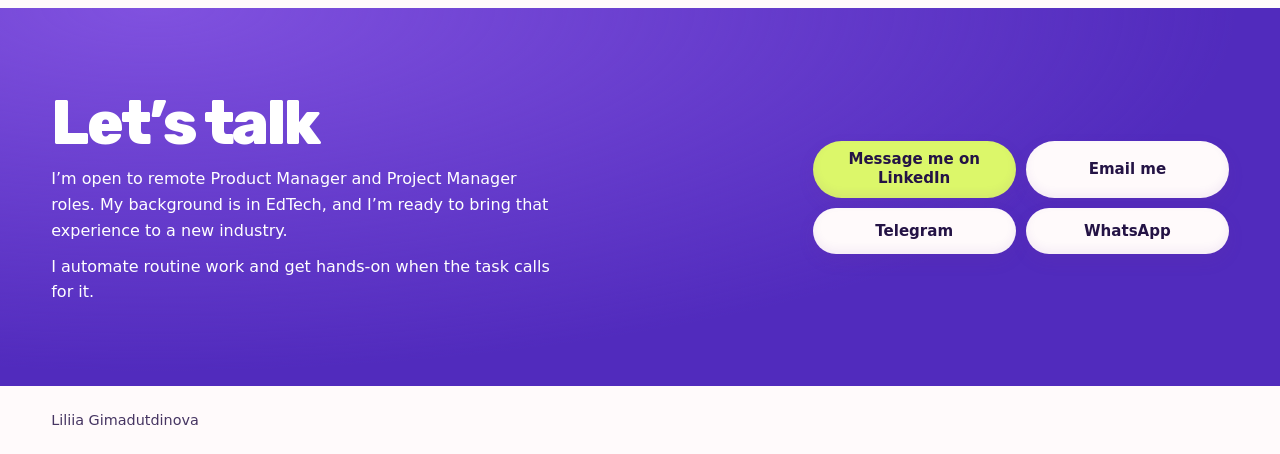
==== commit bc6d4264: "Mention automatic Jira and Google Sheets sync" ====
--- a/en/index.html
+++ b/en/index.html
@@ -123,7 +123,7 @@
           <article class="case case-plain demo-copy" id="project-dashboards">
             <p class="eyebrow">Project management · Miro</p>
             <h3>How I manage project dashboards</h3>
-            <p>I’m flexible about tools and adapt to how the team works. This Miro board shows how I give the team one place to access Jira, Google Sheets and the project calendar.</p>
+            <p>I’m flexible about tools and adapt to how the team works. This Miro board shows how I give the team one place to access Jira, Google Sheets and the project calendar. Data syncs automatically between Jira and Google Sheets.</p>
             <a class="button" href="https://miro.com/app/board/uXjVHkmSaAM=/">Open the Miro board</a>
           </article>
         </div>
